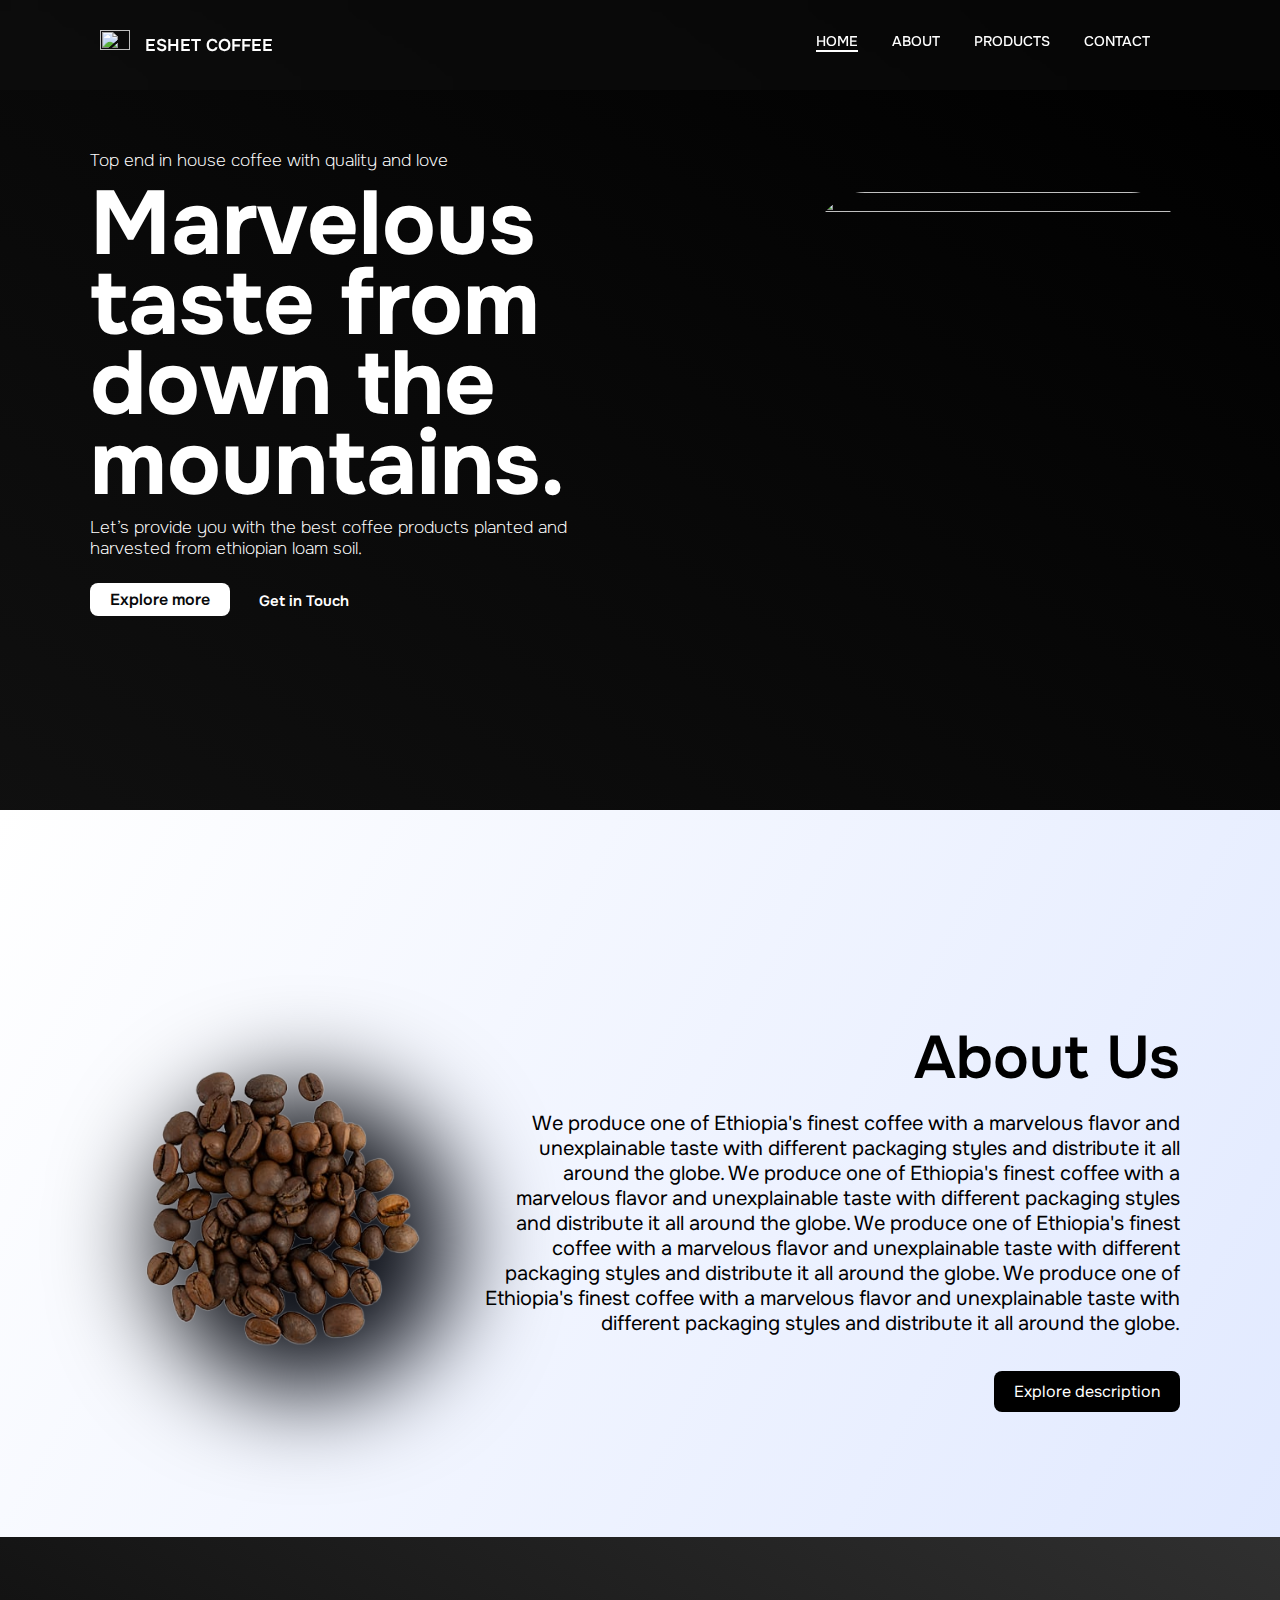
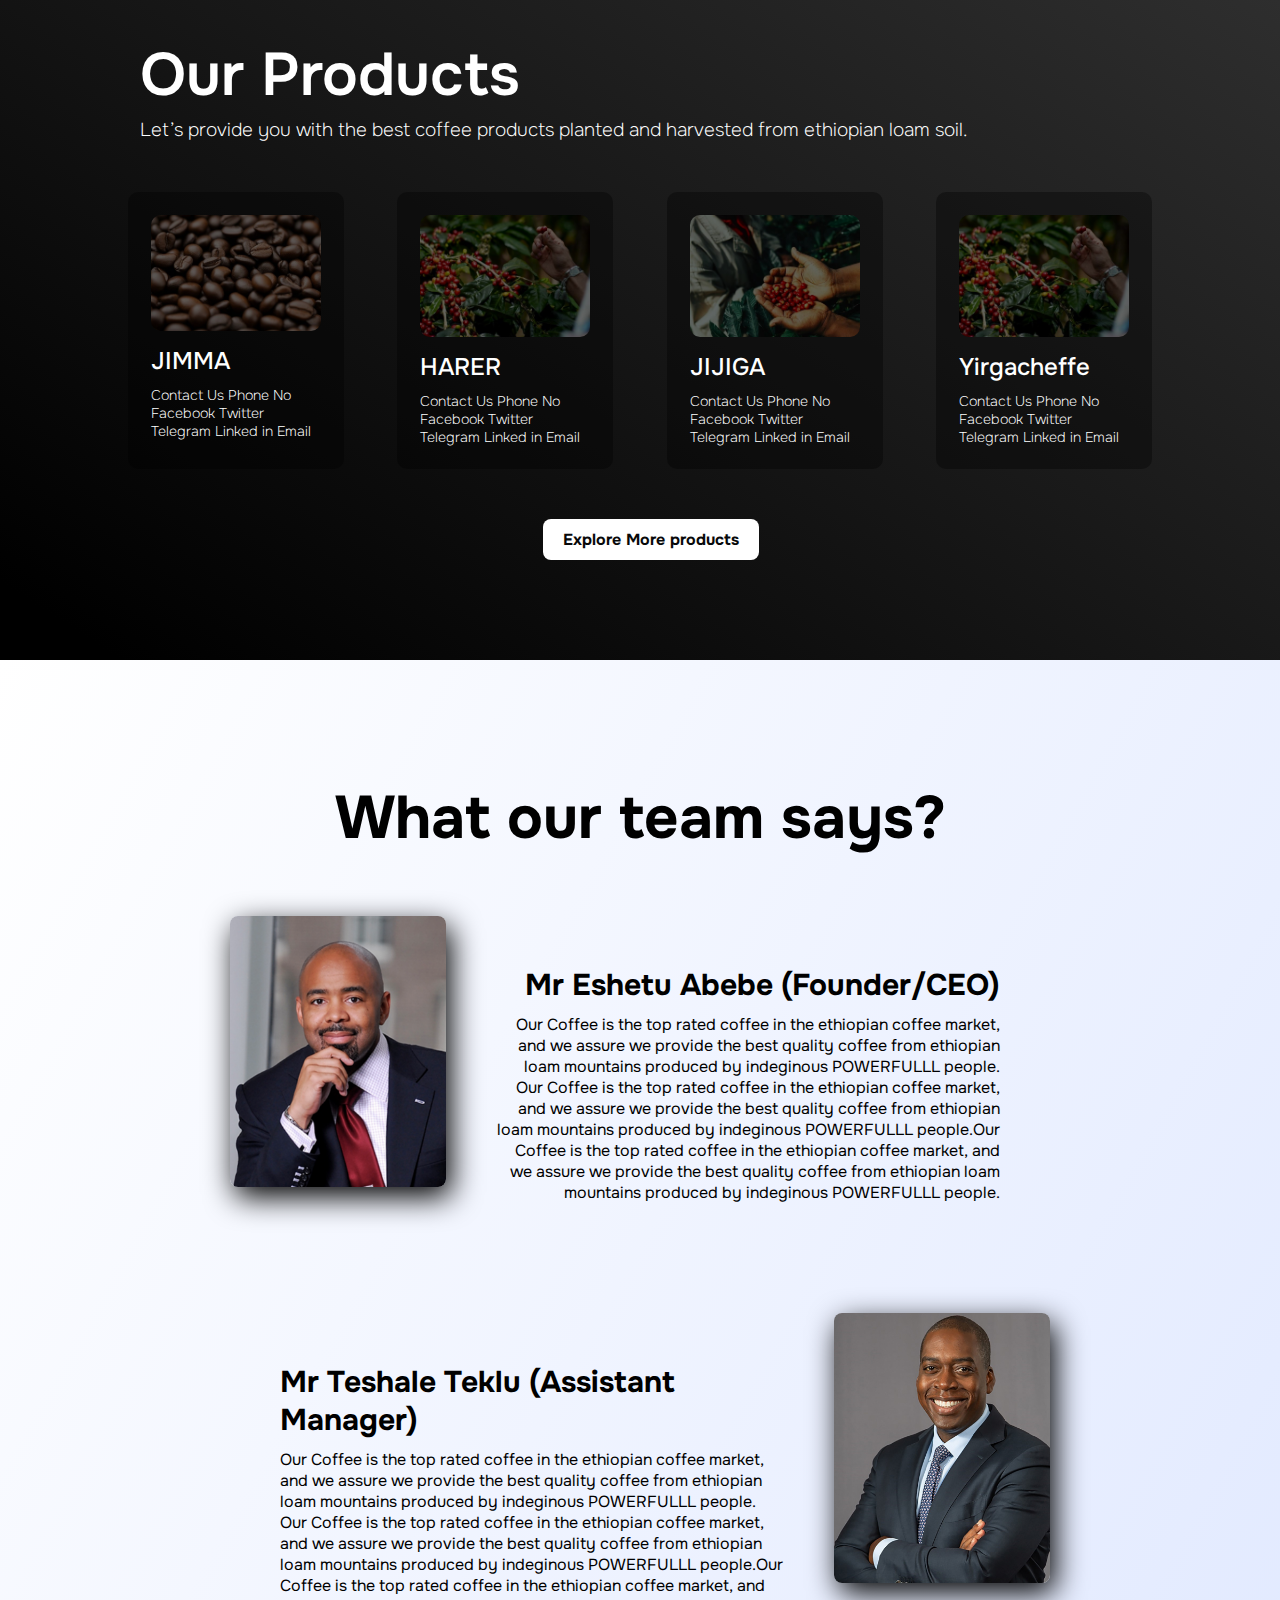
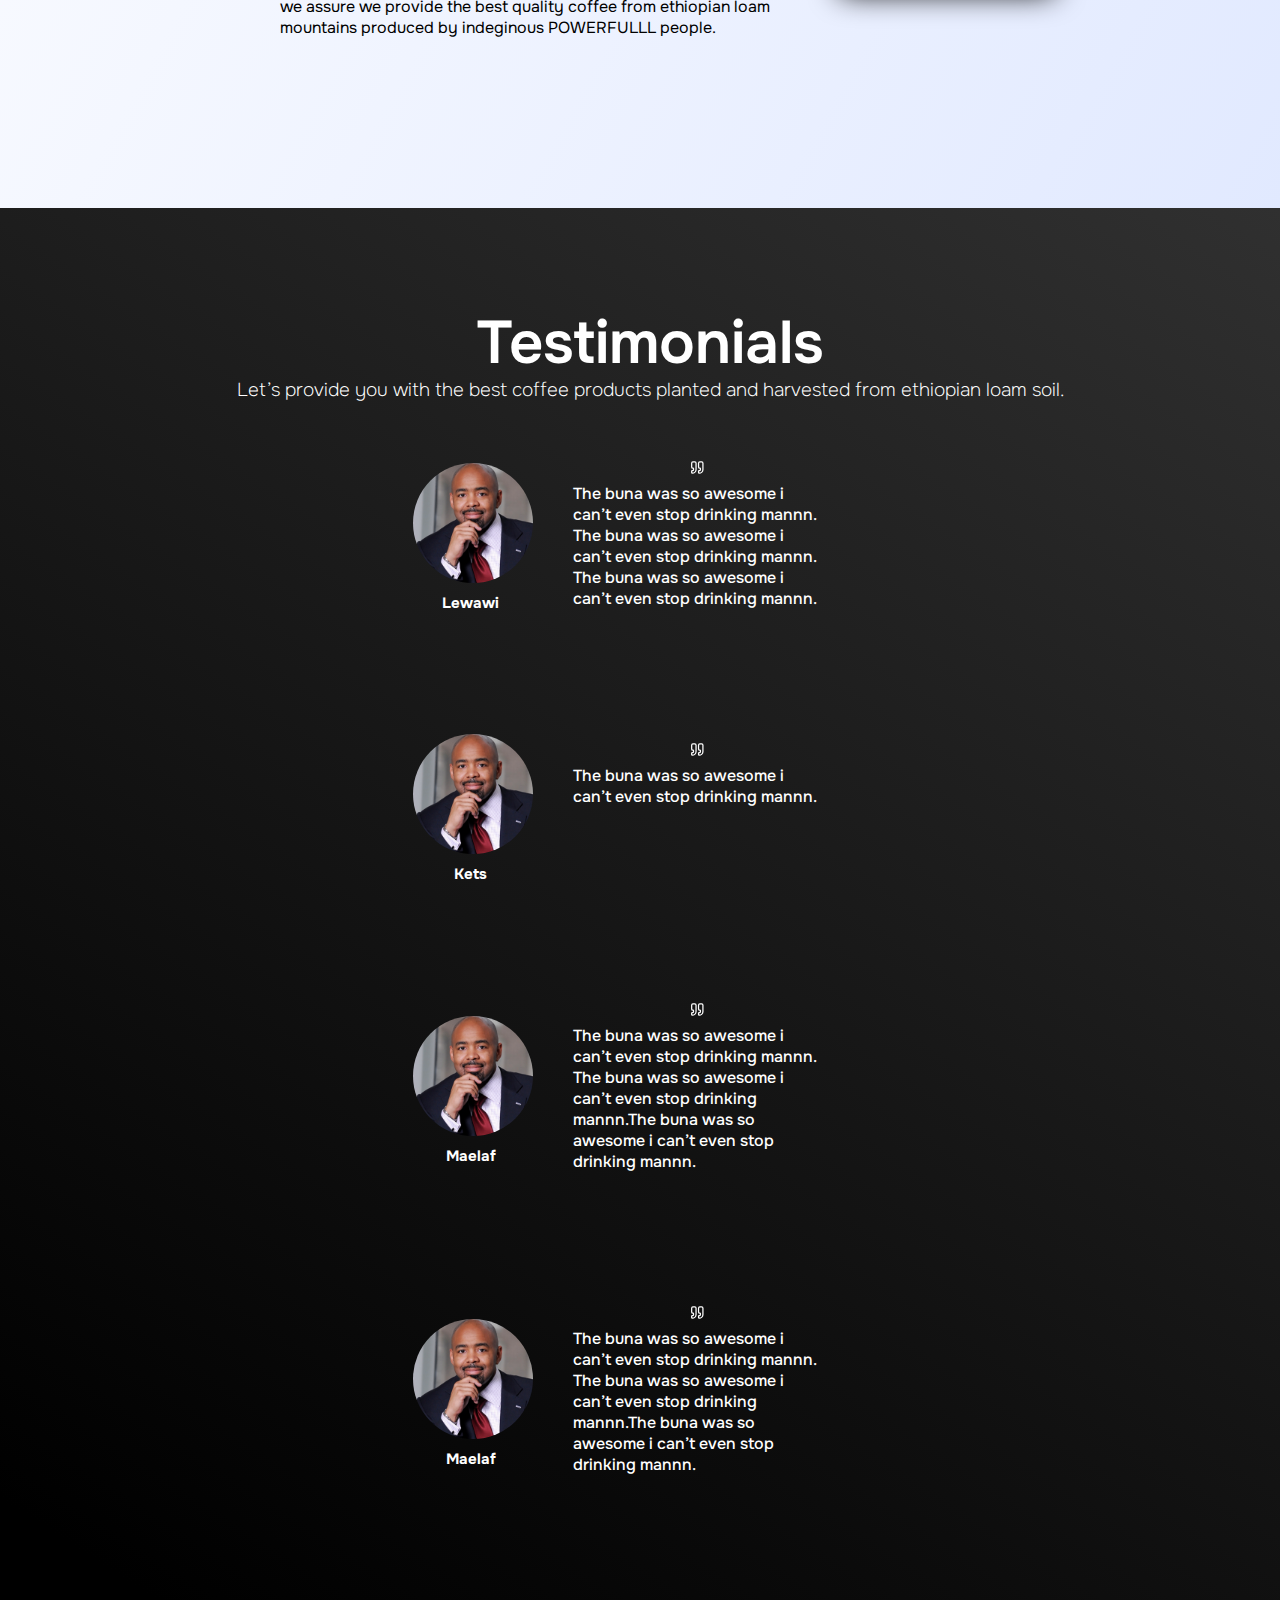
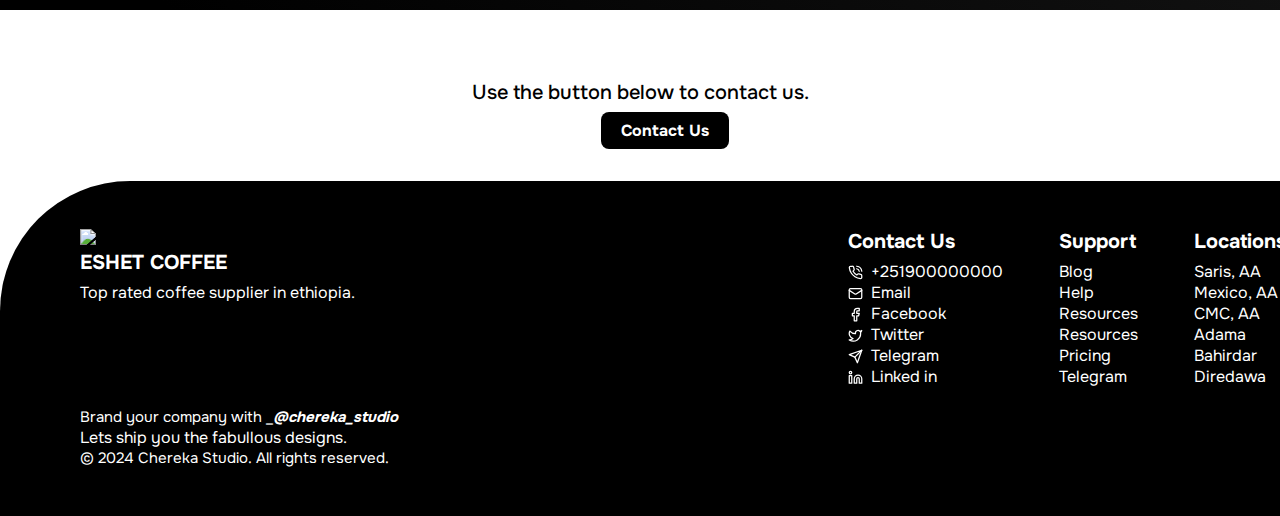
==== src/Home.html @ 7eb3c780 "unshitify the project" ====
<!DOCTYPE html>
<html lang="en">

<head>
    <meta charset="UTF-8">
    <meta name="viewport" content="width=, initial-scale=1.0">
    <title>Eshet Coffee | Official Page</title>
    <link rel="stylesheet" href="../styles/HomePage/Home.css">
    <link rel="stylesheet" href="../styles/HomePage/HeroSection/herosection.css">
    <link rel="stylesheet" href="../styles/HomePage/AboutSection/aboutsection.css">
    <link rel="stylesheet" href="../styles/HomePage/ProductsSection/productssection.css">
    <link rel="stylesheet" href="../styles/HomePage/CeoSection/ceosection.css">
    <link rel="stylesheet" href="../styles/HomePage/TestimonialsSection/testimonialsection.css">
    <link rel="stylesheet" href="../styles/Common/fotter.css">
    <link rel="stylesheet" href="../styles/Common/Nav.css">
    
    <link rel="stylesheet" href="../styles/responsiveness.css">
    <link rel="icon" href="single_coffee.png" />
    <link rel="preconnect" href="https://fonts.googleapis.com">
    <link rel="preconnect" href="https://fonts.gstatic.com" crossorigin>
    <link href="https://fonts.googleapis.com/css2?family=Onest:wght@100..900&family=SUSE:wght@100..800&display=swap"
        rel="stylesheet">
    <link
        href="https://fonts.googleapis.com/css2?family=Poppins:ital,wght@0,100;0,200;0,300;0,400;0,500;0,600;0,700;0,800;0,900;1,100;1,200;1,300;1,400;1,500;1,600;1,700;1,800;1,900&display=swap"
        rel="stylesheet">
    <link
        href="https://fonts.googleapis.com/css2?family=Merriweather:ital,wght@0,300;0,400;0,700;0,900;1,300;1,400;1,700;1,900&display=swap"
        rel="stylesheet">
    <link href="https://fonts.googleapis.com/css2?family=Roboto+Condensed:ital,wght@0,100..900;1,100..900&display=swap"
        rel="stylesheet">

</head>

<body>
    <section class="head">
        <nav>
            <!----
            <img class="logo" src="logo.jpg" alt="A Logo of the Company">
            --->
            <div class="headprof">
                <img src="../assets/single_coffee.png" alt="">
                <h1> ESHET COFFEE</h1>
            </div>
            <div class="head-links">
                <ul id="menu-links">
                    <a href="#" style="border-bottom: solid 2px white ;">HOME</a>
                    <a href="about.html">ABOUT</a>
                    <a href="products.html">PRODUCTS</a>
                    <a href="contactus.html">CONTACT</a>
                    <svg xmlns="http://www.w3.org/2000/svg" width="24" height="24" viewBox="0 0 24 24" fill="none"
                        stroke="currentColor" stroke-width="2" stroke-linecap="round" stroke-linejoin="round"
                        class="menuicon icon-tabler icons-tabler-outline icon-tabler-menu-deep">
                        <path stroke="none" d="M0 0h24v24H0z" fill="none" />
                        <path d="M4 6h16" />
                        <path d="M7 12h13" />
                        <path d="M10 18h10" />
                    </svg>
                </ul>
            </div>
        </nav>
    </section>

    <section class="enhancements">
        <div class="circlee">
        </div>
        <!--------
        <div class="scrollicon1">
            <h4>SCROLL<span style="opacity: 0;">_</span>TO<span style="opacity: 0;">_</span>EXPLORE</h4>
            <svg xmlns="http://www.w3.org/2000/svg" viewBox="0 0 50 50" fill="none" stroke="currentColor"
                stroke-width="2" stroke-linecap="round" stroke-linejoin="round"
                class="icon icon-tabler icons-tabler-outline icon-tabler-arrow-down-to-arc">
                <path stroke="none" d="M0 0h24v24H0z" fill="none" />
                <path d="M12 3v12" />
                <path d="M16 11l-4 4l-4 -4" />
                <path d="M3 12a9 9 0 0 0 18 0" />
            </svg>
        </div>
        --------->
        <section class="scrollicon1">
            <h3>SCROLL<span style="opacity: 0;">_</span>TO<span style="opacity: 0;">_</span>EXPLORE</h3>
            <svg xmlns="http://www.w3.org/2000/svg" width="50px" height="50px" viewBox="0 0 50 50" fill="none"
                stroke="currentColor" stroke-width="2" stroke-linecap="round" stroke-linejoin="round"
                class="icon icon-tabler icons-tabler-outline icon-tabler-arrow-down-to-arc">
                <path stroke="none" d="M0 0h24v24H0z" fill="none" />
                <path d="M12 3v12" />
                <path d="M16 11l-4 4l-4 -4" />
                <path d="M3 12a9 9 0 0 0 18 0" />
            </svg>
        </section>
    </section>
    <!--Hero Seciton-->
    <section class="header">
        <section class="headercontainer">
            <h3>Top end in house coffee with quality and love</h3>
            <h1>Marvelous taste from down the mountains.</h1>
            <h3 style="margin-bottom: 30px; width: 80%;">Let’s provide you with the best coffee products planted and
                harvested from
                ethiopian loam soil.</h3>
            <a href="about.html" class="explore"
                style="font-family: Onest, sans-serif !important; font-weight: 600;">Explore more</a>
            <a href=" contactus.html" class="getinotuch"
                style="font-family: Onest, sans-serif !important; font-weight: 600;">Get in
                Touch</a>
        </section>
        <section class="headerimgcontainer">
            <img src="../assets/heroimg.jpg" alt="">
        </section>
    </section>

    <section class="about">
        <img src="../assets/raw_coffees.png">
        <section class="aboutcontainer">
            <h1>About Us</h1>
            <h3>We produce one of Ethiopia's finest coffee with a marvelous flavor and unexplainable taste with
                different packaging styles and distribute it all around the globe. We produce one of Ethiopia's finest
                coffee with a marvelous flavor and unexplainable taste with
                different packaging styles and distribute it all around the globe. We produce one of Ethiopia's finest
                coffee with a marvelous flavor and unexplainable taste with
                different packaging styles and distribute it all around the globe. We produce one of Ethiopia's finest
                coffee with a marvelous flavor and unexplainable taste with
                different packaging styles and distribute it all around the globe.</h3>
            <h3 style="opacity: 0;"> . </h3>
            <a href="about.html">Explore description</a>
        </section>
    </section>

    <section class="products">
        <section class="prodcontainer">
            <h1>Our Products</h1>
            <h3>Let’s provide you with the best coffee products planted and harvested from ethiopian loam soil.</h3>
        </section>
        <div class="prodraw">
            <div class="prodcol">
                <img class="procolimg" src="../assets/slide1.jpg">
                <h2>JIMMA</h2>
                <h4>Contact Us Phone No Facebook Twitter Telegram Linked in Email</h4>
            </div>
            <div class="prodcol">
                <img class="procolimg" src="../assets/slide2.jpg">
                <h2>HARER</h2>
                <h4>Contact Us Phone No Facebook Twitter Telegram Linked in Email</h4>
            </div>
            <div class="prodcol">
                <img class="procolimg" src="../assets/slide3.jpg">
                <h2>JIJIGA</h2>
                <h4>Contact Us Phone No Facebook Twitter Telegram Linked in Email</h4>
            </div>
            <div class="prodcol">
                <img class="procolimg" src="../assets/slide2.jpg">
                <h2>Yirgacheffe</h2>
                <h4>Contact Us Phone No Facebook Twitter Telegram Linked in Email</h4>
            </div>
        </div>
        <div class="prodbutt">
            <a href="products.html">Explore More products</a>
        </div>
    </section>

    <section class="ceo">
        <h1>What our team says?</h1>
        <div class="ceocont">
            <div class="ceoimgcont">
                <img src="../assets/ceo1.png">
            </div>
            <div class="ceotext" style="text-align: right;">
                <h2>Mr Eshetu Abebe (Founder/CEO)</h2>
                <h4>Our Coffee is the top rated coffee in the ethiopian coffee market, and we assure we provide the best
                    quality coffee from ethiopian loam mountains produced by indeginous POWERFULLL people. Our Coffee is
                    the top rated coffee in the ethiopian coffee market, and we assure we provide the best
                    quality coffee from ethiopian loam mountains produced by indeginous POWERFULLL people.Our Coffee is
                    the top rated coffee in the ethiopian coffee market, and we assure we provide the best
                    quality coffee from ethiopian loam mountains produced by indeginous POWERFULLL people.</h4>
            </div>
        </div>

        <div class="ceocont">
            <div class="ceotext" style="text-align: left;">
                <h2>Mr Teshale Teklu (Assistant Manager) </h2>
                <h4>Our Coffee is the top rated coffee in the ethiopian coffee market, and we assure we provide the best
                    quality coffee from ethiopian loam mountains produced by indeginous POWERFULLL people. Our Coffee is
                    the top rated coffee in the ethiopian coffee market, and we assure we provide the best
                    quality coffee from ethiopian loam mountains produced by indeginous POWERFULLL people.Our Coffee is
                    the top rated coffee in the ethiopian coffee market, and we assure we provide the best
                    quality coffee from ethiopian loam mountains produced by indeginous POWERFULLL people.</h4>
            </div>
            <div class="ceoimgcont">
                <img src="../assets/ceo2.jpg">
            </div>
        </div>
    </section>

    <section class="testimonials">
        <section class="testcontainer">
            <h1>Testimonials</h1>
            <h3>Let’s provide you with the best coffee products planted and harvested from ethiopian loam soil.</h3>
        </section>
        <section class="test_row">
            <section class="test_col">
                <div class="testprof">
                    <img src="../assets/ceo1.png">
                    <h4>Lewawi</h4>
                </div>
                <div class="testcomm">
                    <svg xmlns="http://www.w3.org/2000/svg" width="15" height="15" viewBox="0 0 24 24" fill="none"
                        stroke="currentColor" stroke-width="2" stroke-linecap="round" stroke-linejoin="round"
                        class="lucide lucide-quote" style="width: 100%; padding: 3px 0px;">
                        <path
                            d="M16 3a2 2 0 0 0-2 2v6a2 2 0 0 0 2 2 1 1 0 0 1 1 1v1a2 2 0 0 1-2 2 1 1 0 0 0-1 1v2a1 1 0 0 0 1 1 6 6 0 0 0 6-6V5a2 2 0 0 0-2-2z" />
                        <path
                            d="M5 3a2 2 0 0 0-2 2v6a2 2 0 0 0 2 2 1 1 0 0 1 1 1v1a2 2 0 0 1-2 2 1 1 0 0 0-1 1v2a1 1 0 0 0 1 1 6 6 0 0 0 6-6V5a2 2 0 0 0-2-2z" />
                    </svg>
                    <p>The buna was so awesome i can’t even stop drinking mannn. The buna was so awesome i can’t even
                        stop drinking mannn. The buna was so awesome i can’t even stop drinking mannn.</p>
                </div>
            </section>

            <section class="test_col">
                <div class="testprof">
                    <img src="../assets/ceo1.png">
                    <h4>Kets</h4>
                </div>
                <div class="testcomm">
                    <svg xmlns="http://www.w3.org/2000/svg" width="15" height="15" viewBox="0 0 24 24" fill="none"
                        stroke="currentColor" stroke-width="2" stroke-linecap="round" stroke-linejoin="round"
                        class="lucide lucide-quote" style="width: 100%; padding: 3px 0px;">
                        <path
                            d="M16 3a2 2 0 0 0-2 2v6a2 2 0 0 0 2 2 1 1 0 0 1 1 1v1a2 2 0 0 1-2 2 1 1 0 0 0-1 1v2a1 1 0 0 0 1 1 6 6 0 0 0 6-6V5a2 2 0 0 0-2-2z" />
                        <path
                            d="M5 3a2 2 0 0 0-2 2v6a2 2 0 0 0 2 2 1 1 0 0 1 1 1v1a2 2 0 0 1-2 2 1 1 0 0 0-1 1v2a1 1 0 0 0 1 1 6 6 0 0 0 6-6V5a2 2 0 0 0-2-2z" />
                    </svg>
                    <p>The buna was so awesome i can’t even stop drinking mannn. </p>
                </div>
            </section>

            <section class="test_col">
                <div class="testprof">
                    <img src="../assets/ceo1.png">
                    <h4>Maelaf</h4>
                </div>
                <div class="testcomm">
                    <svg xmlns="http://www.w3.org/2000/svg" width="15" height="15" viewBox="0 0 24 24" fill="none"
                        stroke="currentColor" stroke-width="2" stroke-linecap="round" stroke-linejoin="round"
                        class="lucide lucide-quote" style="width: 100%; padding: 3px 0px;">
                        <path
                            d="M16 3a2 2 0 0 0-2 2v6a2 2 0 0 0 2 2 1 1 0 0 1 1 1v1a2 2 0 0 1-2 2 1 1 0 0 0-1 1v2a1 1 0 0 0 1 1 6 6 0 0 0 6-6V5a2 2 0 0 0-2-2z" />
                        <path
                            d="M5 3a2 2 0 0 0-2 2v6a2 2 0 0 0 2 2 1 1 0 0 1 1 1v1a2 2 0 0 1-2 2 1 1 0 0 0-1 1v2a1 1 0 0 0 1 1 6 6 0 0 0 6-6V5a2 2 0 0 0-2-2z" />
                    </svg>
                    <p>The buna was so awesome i can’t even stop drinking mannn. The buna was so awesome i can’t even
                        stop drinking mannn.The buna was so awesome i can’t even stop drinking mannn.</p>
                </div>
            </section>

            <section class="test_col">
                <div class="testprof">
                    <img src="../assets/ceo1.png">
                    <h4>Maelaf</h4>
                </div>
                <div class="testcomm">
                    <svg xmlns="http://www.w3.org/2000/svg" width="15" height="15" viewBox="0 0 24 24" fill="none"
                        stroke="currentColor" stroke-width="2" stroke-linecap="round" stroke-linejoin="round"
                        class="lucide lucide-quote" style="width: 100%; padding: 3px 0px;">
                        <path
                            d="M16 3a2 2 0 0 0-2 2v6a2 2 0 0 0 2 2 1 1 0 0 1 1 1v1a2 2 0 0 1-2 2 1 1 0 0 0-1 1v2a1 1 0 0 0 1 1 6 6 0 0 0 6-6V5a2 2 0 0 0-2-2z" />
                        <path
                            d="M5 3a2 2 0 0 0-2 2v6a2 2 0 0 0 2 2 1 1 0 0 1 1 1v1a2 2 0 0 1-2 2 1 1 0 0 0-1 1v2a1 1 0 0 0 1 1 6 6 0 0 0 6-6V5a2 2 0 0 0-2-2z" />
                    </svg>
                    <p>The buna was so awesome i can’t even stop drinking mannn. The buna was so awesome i can’t even
                        stop drinking mannn.The buna was so awesome i can’t even stop drinking mannn.</p>
                </div>
            </section>
            
        </section>
    </section>

    <section class="productsending">
        <h3>Use the button below to contact us.</h3>
        <a href="contactus.html">Contact Us</a>
    </section>

    
    <section class="footercontainer">
        <div class="upperfooter">
            <div class="footerbrand">
                <img src="../assets/coffee.PNG">
                <h2>ESHET COFFEE</h2>
                <h4>Top rated coffee supplier in ethiopia.</h4>
            </div>

            <div class="upperrightfooter">
                <div class="footerloc">
                    <h2>Locations</h2>
                    <h4>Saris, AA</h4>
                    <h4>Mexico, AA</h4>
                    <h4>CMC, AA</h4>
                    <h4>Adama</h4>
                    <h4>Bahirdar</h4>
                    <h4>Diredawa</h4>
                </div>

                <div class="footerops ">
                    <h2>Support</h2>
                    <h4>Blog</h4>
                    <h4>Help</h4>
                    <h4>Resources</h4>
                    <h4>Resources</h4>
                    <h4>Pricing</h4>
                    <h4>Telegram</h4>
                </div>

                <div class="socialmedias ">
                    <h2>Contact Us</h2>
                    <div class="smlist">
                        <div class="smeachlist">
                            <svg xmlns="http://www.w3.org/2000/svg" width="15" height="15" viewBox="0 0 24 24"
                                fill="none" stroke="currentColor" stroke-width="2" stroke-linecap="round"
                                stroke-linejoin="round" class="lucide lucide-phone-call mt-[3px]">
                                <path
                                    d="M22 16.92v3a2 2 0 0 1-2.18 2 19.79 19.79 0 0 1-8.63-3.07 19.5 19.5 0 0 1-6-6 19.79 19.79 0 0 1-3.07-8.67A2 2 0 0 1 4.11 2h3a2 2 0 0 1 2 1.72 12.84 12.84 0 0 0 .7 2.81 2 2 0 0 1-.45 2.11L8.09 9.91a16 16 0 0 0 6 6l1.27-1.27a2 2 0 0 1 2.11-.45 12.84 12.84 0 0 0 2.81.7A2 2 0 0 1 22 16.92z" />
                                <path d="M14.05 2a9 9 0 0 1 8 7.94" />
                                <path d="M14.05 6A5 5 0 0 1 18 10" />
                            </svg>
                            <h4>+251900000000</h4>
                        </div>

                        <div class="smeachlist">
                            <svg xmlns="http://www.w3.org/2000/svg" width="15" height="15" viewBox="0 0 24 24"
                                fill="none" stroke="currentColor" stroke-width="2" stroke-linecap="round"
                                stroke-linejoin="round" class="lucide lucide-mail mt-[3px]">
                                <rect width="20" height="16" x="2" y="4" rx="2" />
                                <path d="m22 7-8.97 5.7a1.94 1.94 0 0 1-2.06 0L2 7" />
                            </svg>
                            <h4>Email</h4>
                        </div>

                        <div class="smeachlist">
                            <svg xmlns="http://www.w3.org/2000/svg" width="15" height="15" viewBox="0 0 24 24"
                                fill="none" stroke="currentColor" stroke-width="2" stroke-linecap="round"
                                stroke-linejoin="round" class="lucide lucide-facebook mt-[3px]">
                                <path d="M18 2h-3a5 5 0 0 0-5 5v3H7v4h3v8h4v-8h3l1-4h-4V7a1 1 0 0 1 1-1h3z" />
                            </svg>
                            <h4>Facebook</h4>
                        </div>

                        <div class="smeachlist">
                            <svg xmlns="http://www.w3.org/2000/svg" width="15" height="15" viewBox="0 0 24 24"
                                fill="none" stroke="currentColor" stroke-width="2" stroke-linecap="round"
                                stroke-linejoin="round" class="lucide lucide-twitter mt-[3px]">
                                <path
                                    d="M22 4s-.7 2.1-2 3.4c1.6 10-9.4 17.3-18 11.6 2.2.1 4.4-.6 6-2C3 15.5.5 9.6 3 5c2.2 2.6 5.6 4.1 9 4-.9-4.2 4-6.6 7-3.8 1.1 0 3-1.2 3-1.2z" />
                            </svg>
                            <h4>Twitter</h4>
                        </div>

                        <div class="smeachlist">
                            <svg xmlns="http://www.w3.org/2000/svg" width="15" height="15" viewBox="0 0 24 24"
                                fill="none" stroke="currentColor" stroke-width="2" stroke-linecap="round"
                                stroke-linejoin="round" class="lucide lucide-send mt-[3px]">
                                <path d="m22 2-7 20-4-9-9-4Z" />
                                <path d="M22 2 11 13" />
                            </svg>
                            <h4>Telegram</h4>
                        </div>

                        <div class="smeachlist">
                            <svg xmlns="http://www.w3.org/2000/svg" width="15" height="15" viewBox="0 0 24 24"
                                fill="none" stroke="currentColor" stroke-width="2" stroke-linecap="round"
                                stroke-linejoin="round" class="lucide lucide-linkedin mt-[3px]">
                                <path
                                    d="M16 8a6 6 0 0 1 6 6v7h-4v-7a2 2 0 0 0-2-2 2 2 0 0 0-2 2v7h-4v-7a6 6 0 0 1 6-6z" />
                                <rect width="4" height="12" x="2" y="9" />
                                <circle cx="4" cy="4" r="2" />
                            </svg>
                            <h4>Linked in</h4>
                        </div>
                    </div>
                </div>
            </div>

        </div>

        <div class="lowerfooter">
            <div>
                <h2>Brand your company with _ <i><strong> @chereka_studio</strong></i> </span>
                </h2>
                <h4>Lets ship you the fabullous designs.</h4>
                <h3> © 2024 Chereka Studio. All rights reserved.</h3>

            </div>

        </div>
    </section>

</body>

</html>
---- styles/HomePage/Home.css ----
* {
  margin: 0px;
  padding: 0px;
  font-family: "Onest", sans-serif !important;
}

body {
  overflow-x: hidden;
  overflow-y: auto;
}

/*------- Header for the Pages ---------*/
.pagesheader {
  padding: 75px;
  padding-bottom: 20px;
  color: white;
  position: relative;
  background: black;
}
.pagesheader h3 {
  font-family: "Onest", sans-serif !important;
  font-size: 15px;
  font-weight: 600;
}
.pagesheader h1 {
  font-family: "Onest", sans-serif !important;
  font-size: 45px;
  font-weight: 900;
  padding-top: 10px;
}

/*=========================== Products Page =============================*/
.productsending {
  padding: 70px 200px;
  padding-bottom: 40px;
  color: white;
  text-align: center;
}
.productsending h3 {
  font-family: "Onest", sans-serif;
  font-size: 20px;
  font-weight: 500;
  margin-bottom: 15px;
  color: black;
  text-align: center;
}
.productsending a {
  font-family: "Onest", sans-serif;
  box-sizing: border-box;
  border-radius: 8px;
  background: black;
  margin-left: 50px;
  padding: 8px 20px;
  color: white;
  text-decoration: none;
  font-weight: bold;
}/*# sourceMappingURL=Home.css.map */
---- styles/HomePage/HeroSection/herosection.css ----
/*------------------------------------------------ Header Section Styling ---------------------------------------------*/
.header {
  display: flex;
  padding: 150px 50px;
  background: linear-gradient(213deg, rgb(0, 0, 0) 5%, rgb(24, 24, 24) 150%);
  color: white;
  justify-content: start;
  align-items: center;
  gap: 100px;
}
.header h1 {
  font-family: "Onest", sans-serif;
  font-size: 90px;
  font-weight: 700;
  line-height: 80px;
  padding: 13px 0px;
  animation: fadeleft 3.5s forwards cubic-bezier(0.16, 1, 0.3, 1);
  transition: transform 3s cubic-bezier(0.16, 1, 0.3, 1);
}
.header h3 {
  font-weight: 200;
  font-size: 17px;
  font-family: "Onest", sans-serif !important;
  animation: fadeleft 2s forwards cubic-bezier(0.16, 1, 0.3, 1);
  transition: transform 0.3s cubic-bezier(0.16, 1, 0.3, 1);
}

.headercontainer {
  width: 53%;
  padding-left: 40px;
  margin-left: 0px;
  padding-bottom: 50px;
}

.headerimgcontainer {
  width: 31%;
}
.headerimgcontainer img {
  border-radius: 50px;
  border-top-left-radius: 50px;
  width: 100%;
  aspect-ratio: 3/3.5;
  -o-object-fit: cover;
     object-fit: cover;
  animation: faderight 2.5s forwards cubic-bezier(0.83, 0, 0.17, 1);
}

.explore {
  font-weight: 600;
  box-sizing: border-box;
  border-radius: 8px;
  background-color: white;
  margin-top: 0px;
  padding: 6px 20px;
  color: #08090a;
  text-decoration: none;
  margin-right: 5px;
  animation: fadeleft 4s forwards cubic-bezier(0.16, 1, 0.3, 1);
  transition: transform 0.3s cubic-bezier(0.16, 1, 0.3, 1);
}
.explore:hover {
  box-shadow: 0 0 5px 0 rgb(206, 206, 206);
  transition: 0.3s ease-out;
}

.getinotuch {
  font-size: 15px;
  font-weight: 300;
  color: white;
  background: rgba(0, 0, 0, 0);
  box-sizing: border-box;
  border-radius: 8px;
  margin-top: 0px;
  padding: 8.5px 20px;
  text-decoration: none;
  animation: fadeleft 4s forwards cubic-bezier(0.16, 1, 0.3, 1);
  transition: transform 0.3s cubic-bezier(0.16, 1, 0.3, 1);
}
.getinotuch:hover {
  background: rgba(255, 255, 255, 0.1176470588);
  transition: 0.8s;
}

@keyframes fadeleft {
  0% {
    opacity: 0;
    transform: translateX(-60px);
    filter: blur(10px);
  }
  100% {
    opacity: 1;
    transform: translateX(0px);
    filter: blur(0px);
  }
}
@keyframes faderight {
  0% {
    opacity: 0;
    transform: translateX(60px);
    filter: blur(10px);
  }
  100% {
    transform: translateX(0px);
    opacity: 1;
    filter: blur(0px);
  }
}
.slider {
  display: flex;
}/*# sourceMappingURL=herosection.css.map */
---- styles/HomePage/AboutSection/aboutsection.css ----
/*------------------------------------------------ About us Page ---------------------------------------------*/
.about {
  /*background: rgba(255, 255, 255, 0.46);*/
  background: rgb(196, 69, 0);
  background: linear-gradient(119deg, rgb(196, 69, 0) 0%, rgba(255, 255, 255, 0.0755952039) 0%, rgba(0, 69, 255, 0.1176120106) 100%);
  display: flex;
  padding: 130px 100px;
  text-align: end;
  gap: 50px;
  justify-content: end;
}

.about img {
  padding: 50px 0px;
  width: 28%;
  height: 100%;
  margin-top: 6%;
}

.about h1 {
  font-family: "Onest", sans-serif !important;
  padding-bottom: 15px;
  font-size: 60px;
  font-weight: 600;
}

.aboutcontainer {
  padding-top: 80px;
  width: 65%;
}

.aboutcontainer h3 {
  margin-bottom: 10px;
  font-weight: 400;
  font-size: 20px;
}

.about a {
  font-family: "Onest", sans-serif !important;
  box-sizing: border-box;
  border-radius: 8px;
  background-color: rgb(0, 0, 0);
  margin-top: 0px;
  padding: 10px 20px;
  color: #ffffff;
  text-decoration: none;
  font-weight: 400;
}

.about a:hover {
  /*  background: transparent;
  color: black;*/
  box-shadow: 0 0 10px 0 rgb(0, 0, 0);
  transition: 0.3s ease-in-out;
}/*# sourceMappingURL=aboutsection.css.map */
---- styles/HomePage/ProductsSection/productssection.css ----
/*------------------------------------------------ Products Part ---------------------------------------------*/
@keyframes appear {
  from {
    opacity: 0;
    transform: scale(0.5) translate(-100px);
  }
  to {
    opacity: 1;
    transform: scale(1) translate(0px);
  }
}
.products {
  background-color: black;
  padding: 100px;
  color: rgb(255, 255, 255);
  background: rgb(0, 0, 0);
  animation: fadeleft 1s forwards ease-in-out;
  background: linear-gradient(33deg, rgb(0, 0, 0) 5%, rgb(48, 48, 48) 100%);
}

.prodcontainer {
  padding-left: 40px;
}

.prodcontainer h3 {
  font-weight: 200;
}

.products h1 {
  font-family: "Onest", sans-serif !important;
  padding-bottom: 5px;
  font-size: 60px;
  font-weight: 600;
}

.prodraw {
  display: flex;
  justify-content: space-evenly;
}

.prodcol {
  padding: 23px;
  display: block;
  box-sizing: border-box;
  width: 20%;
  margin: 50px 25px;
  background: rgba(0, 0, 0, 0.35);
  color: white;
  border-radius: 10px;
  transition: 1s;
  animation: appear linear;
  animation-timeline: view();
  animation-range: entry 0 cover 20%;
}

.prodcol:hover {
  scale: 1.08;
  transition: 1.1s;
}

.prodcol img {
  width: 100%;
  border-radius: 10px;
}

.prodcol h2 {
  font-family: "Onest", sans-serif !important;
  padding: 10px 0px;
  font-weight: 500;
}

.prodcol h4 {
  font-weight: 200;
  font-size: 14px;
}

.prodbutt {
  display: flex;
  padding-left: 41%;
}

.products a {
  font-family: "Onest", sans-serif !important;
  box-sizing: border-box;
  border-radius: 8px;
  background-color: white;
  padding: 10px 20px;
  color: #08090A;
  text-decoration: none;
  font-weight: bold;
}

.products a:hover {
  scale: 1.03;
  box-shadow: 0px 0px 6px rgb(255, 255, 255);
  transition: 0.4s ease-in-out;
}/*# sourceMappingURL=productssection.css.map */
---- styles/HomePage/CeoSection/ceosection.css ----
/*------------------------------------------------ CEO's Part ---------------------------------------------*/
.ceo {
  padding: 120px 230px;
  display: flex;
  flex-direction: column;
  gap: 60px;
  background: rgb(196, 69, 0);
  background: linear-gradient(119deg, rgb(196, 69, 0) 0%, rgba(255, 255, 255, 0.0755952039) 0%, rgba(0, 69, 255, 0.1176120106) 100%);
}

.ceo h1 {
  font-family: "Onest", sans-serif !important;
  font-size: 60px;
  font-weight: 700;
  text-align: center;
}

.ceocont {
  display: flex;
}

.ceoimgcont {
  width: 30%;
}

.ceoimgcont img {
  width: 100%;
  border-radius: 8px;
  box-shadow: 5px 10px 30px #000;
}

.ceotext {
  padding: 50px;
  width: 70%;
  display: block;
  text-align: center;
  animation-timeline: view() !important;
  animation-range: entry 0 cover 5%;
  animation: fadedown 3s cubic-bezier(0.34, 1.56, 0.64, 1) forwards;
}

.ceotext h2 {
  font-family: "Onest", sans-serif !important;
  margin-bottom: 10px;
  font-size: 30px;
}

.ceotext h4 {
  font-weight: 400;
}/*# sourceMappingURL=ceosection.css.map */
---- styles/HomePage/TestimonialsSection/testimonialsection.css ----
/*------------------------------------------------ Testimonials Part ---------------------------------------------*/
.testimonials {
  background-color: #08090A;
  padding: 100px;
  color: white;
  background: rgb(0, 0, 0);
  text-align: center;
  animation: fadeleft 1s forwards ease-in-out;
  background: linear-gradient(33deg, rgb(0, 0, 0) 5%, rgb(48, 48, 48) 100%);
}

.testcontainer h1 {
  font-size: 60px;
  font-family: "Onest", sans-serif !important;
  font-weight: 600;
  line-height: 70px;
}

.testcontainer h3 {
  font-weight: 200;
}

.testcontainer {
  padding-left: 20px;
  margin-bottom: 20px;
}

.test_row {
  display: flex;
  flex-wrap: wrap;
  overflow-x: hidden;
  justify-content: center;
  align-items: center;
  gap: 60px;
  animation-timeline: view() !important;
  animation-range: entry 0 cover 20%;
  animation: fadedown 3s forwards cubic-bezier(0.34, 1.56, 0.64, 1);
}

.test_col {
  display: flex;
  margin: 10px;
  margin-right: 50px;
  width: 42%;
  box-sizing: border-box;
  border-radius: 10px;
  padding: 10px;
  padding-top: -30px !important;
}

.testcomm p {
  font-weight: 500;
}

.testprof {
  width: 120px;
  color: white;
  display: flex;
  flex-direction: column;
  justify-content: center;
}

.testprof h4 {
  font-family: "Onest", sans-serif !important;
  font-size: 15px;
  width: 135px;
  text-align: center;
}

.testprof img {
  aspect-ratio: 1;
  width: 100%;
  border-radius: 50%;
  margin: 10px;
  margin-bottom: 10px;
  justify-content: center;
  -o-object-fit: cover;
     object-fit: cover;
}

.testcomm {
  margin-left: 35px;
  padding: 15px;
  box-sizing: border-box;
  border-radius: 30px;
  border-top-left-radius: 0px;
  /*background: white;
  color: black;*/
  color: white;
  background: transparent;
  text-align: start;
}/*# sourceMappingURL=testimonialsection.css.map */
---- styles/Common/fotter.css ----
/*=======================  Footer Section  ========================*/
.footer {
  position: relative;
  display: flex;
  border-top-left-radius: 160px;
  color: white;
  background: #000;
  padding: 50px 8%;
}

.description {
  width: 25%;
}

.companybrand {
  display: flex;
}

.desclogo {
  width: 15%;
  float: left;
  margin-right: 10px;
  margin-top: 10px;
}

.socialmedia {
  display: inline-block;
  width: 25%;
}
.socialmedia img {
  aspect-ratio: 1;
  width: 20px;
  height: 100%;
}
.socialmedia h2 {
  margin-bottom: 15px;
}

.footersm {
  display: flex;
  gap: 5px;
  margin-bottom: 5px;
}

.creditss {
  font-size: 16px;
  font-weight: normal;
  width: 600px;
}

.footertext {
  display: flex;
  width: 100%;
}
.footertext h4 {
  font-weight: normal;
  font-size: 13px;
}

.copyright {
  font-size: 15px;
  font-weight: bold;
  text-align: left;
  margin-right: auto;
  display: flex;
}

/*------------- Tailwind footer section ------------*/
.footercontainer {
  font-family: "Onest", sans-serif !important;
  padding: 48px 80px;
  background: #000;
  color: white;
  border-top-left-radius: 130px;
  overflow-y: none;
  width: 100%;
}
.footercontainer h2 {
  font-weight: bold;
  font-size: 20px;
}
.footercontainer h4 {
  font-weight: normal;
  font-size: 16px;
}

.upperfooter {
  display: flex;
  margin-bottom: 20px;
}
.upperfooter h2 {
  margin-bottom: 7px;
}

.footerbrand {
  flex-direction: column;
  font-size: 15px;
  width: 60%;
}
.footerbrand img {
  width: 96px;
}

.upperrightfooter {
  display: flex;
  gap: 56px;
  flex-direction: row-reverse;
}

.footerloc {
  flex-direction: column-reverse;
  font-size: 15px;
}

.footerops {
  flex-direction: column;
  font-size: 15px;
}

.socialmedias {
  flex-direction: column;
  font-size: 15px;
}

.smlist {
  flex-direction: column;
  gap: 8px;
}

.smeachlist {
  display: flex;
  gap: 8px;
}
.smeachlist svg {
  padding-top: 4px;
}

.lowerfooter {
  display: flex;
  width: 100%;
  padding-right: 160px;
  padding-bottom: -20px;
  place-items: end;
}
.lowerfooter h2 {
  font-size: 15px;
  font-weight: normal;
  display: flex;
  flex-wrap: nowrap;
  width: 320px;
}
.lowerfooter h4 {
  font-weight: normal;
  font: 13px;
}
.lowerfooter h3 {
  font-size: 15px;
  font-weight: normal;
  text-align: left;
  margin-right: auto;
  display: flex;
  gap: 4px;
}/*# sourceMappingURL=fotter.css.map */
---- styles/Common/Nav.css ----
/* ---------------------------- Navigation Part ----------------------------------*/
@keyframes fadedown {
  0% {
    opacity: 0;
    transform: translateY(-100px);
    filter: blur(10px);
  }
  100% {
    opacity: 1;
    transform: translateY(0px);
    filter: blur(0px);
  }
}
nav {
  display: flex;
  padding: 30px 100px;
  justify-content: space-between;
}

.head {
  position: fixed;
  color: white;
  background-color: rgba(26, 26, 26, 0.23);
  -webkit-backdrop-filter: blur(5px);
          backdrop-filter: blur(5px);
  z-index: 50;
  width: 100%;
  animation: fadedown 3s forwards cubic-bezier(0.34, 1.56, 0.64, 1);
}

.headprof {
  height: 30px;
}

.head h1 {
  font-family: "Onest", sans-serif !important;
  font-size: 17px;
  margin-top: 5px;
  font-weight: 600;
  width: 600px;
  text-align: left;
}

.head img {
  padding-right: 15px;
  width: 30px;
  aspect-ratio: 1;
  float: left;
  -o-object-fit: cover;
     object-fit: cover;
}

/*
.logo {
  margin: 13px 10px 0px -50px;
  width: 50px;
  height: 50px;
  border-radius: 10px;
  float: left;
  transition: 0s;
}*/
.head a {
  font-family: "Onest", sans-serif !important;
  list-style: none;
  margin-right: 30px;
  text-decoration: none;
  font-weight: 500;
  font-size: 14px;
  color: white;
}

.head a:hover {
  font-weight: 900;
  box-sizing: border-box;
  border-bottom: solid 1px #8d8585;
  scale: 1.2;
  transition: 0.3s ease-in-out;
}

.menuicon {
  display: none;
}

/* ----------------------------------- Enhancements Parts ---------------*/
.circlee {
  position: absolute;
  top: 1090px;
  left: 155px;
  background: rgb(0, 0, 0);
  border-radius: 50%;
  padding: 150px;
  z-index: -20;
  filter: blur(50px);
}

.scrollicon {
  position: absolute;
  display: flex;
  flex-wrap: wrap;
  gap: 20px;
  top: 475px;
  left: 1435px;
  color: white;
  height: 420px;
  z-index: 20;
  animation: fadedown 6s forwards cubic-bezier(0.34, 1.56, 0.64, 1);
}

.scrollicon h3 {
  transform: rotate(270deg);
}

.scrollicon svg {
  width: 80px;
  height: 80px;
}

.scrollicon1 {
  position: absolute;
  display: flex;
  flex-wrap: wrap;
  gap: 20px;
  top: 475px;
  left: 1435px;
  color: white;
  height: 420px;
  z-index: 20;
  animation: fadedown 6s forwards cubic-bezier(0.34, 1.56, 0.64, 1);
}

.scrollicon1 h3 {
  margin-left: 10px;
  transform: rotate(270deg);
}

.scrollicon1 svg {
  width: 80px;
  height: 80px;
}/*# sourceMappingURL=Nav.css.map */
---- styles/responsiveness.css ----
/*For Tablet*/
@media (max-width: 1150px) {
  /*------- Navbar responsiveness -----------*/
  .head a {
    display: none !important;
  }
  .menuicon {
    display: block;
  }
  /*------- Enhancements responsiveness -----------*/
  .circlee {
    opacity: 0;
  }
  /*============== Home page responsiveness ================*/
  /*-------Hero section responsiveness-----------*/
  .header {
    flex-direction: column;
    padding: 180px 30px;
  }
  .headercontainer {
    padding-bottom: 0px;
    width: 100%;
  }
  .headerimgcontainer {
    width: 0%;
    height: 0px;
  }
  .headerimgcontainer img {
    aspect-ratio: 16/9;
  }
  .header h1 {
    font-size: 75px;
    font-weight: 900;
    line-height: 70px;
  }
  .header h3 {
    font-weight: 300;
    font-size: 17px;
  }
  /*-------About section responsiveness-----------*/
  .about {
    flex-direction: column;
  }
  .about img {
    width: 0px;
    height: 0px;
  }
  .aboutcontainer {
    width: 100%;
    margin-top: -250px;
  }
  .about h1 {
    font-size: 55px;
    font-weight: 800;
  }
  /*-------Products section responsiveness-----------*/
  .products {
    padding: 100px 50px;
  }
  .prodraw {
    flex-wrap: wrap;
    margin: 0px -10px;
  }
  .prodcol {
    width: 45% !important;
    margin: 30px 25px;
  }
  .prodcol img {
    width: 100%;
  }
  /*-------Ceo section responsiveness-----------*/
  .ceo {
    padding: 120px 120px;
  }
  .ceoimgcont img {
    width: 250px;
  }
  .ceotext {
    padding: 50px -60px;
  }
  /*-------Testimonials section responsiveness-----------*/
  .testcontainer {
    width: 500px;
  }
  .test_row {
    margin-top: 40px;
  }
  .test_col {
    width: 600px;
  }
  /*-------Footer section responsiveness-----------*/
  .footerbrand {
    margin-right: 40px;
    width: auto;
  }
  /*============== About page responsiveness ================*/
  /*-------Hero section responsiveness-----------*/
  .introduccontainer {
    padding: 90px 50px;
    gap: 20px;
  }
  .introduccontainerimg {
    width: 40%;
  }
  /*-------What we do section responsiveness-----------*/
  .introduccontainer3 {
    padding: 120px 80px;
  }
  /*-------Missions section responsiveness-----------*/
  .missraw {
    padding: 0px 30px;
    flex-direction: column;
    padding: 0px 30px;
  }
  .misscol {
    width: 80%;
  }
  /*-------Products section responsiveness-----------*/
  .aboutprod {
    padding: 160px 80px;
  }
  /*-------Uniqueness section responsiveness-----------*/
  .uniqueness {
    padding: 70px 40px;
  }
  /*-------Our story section responsiveness-----------*/
  .introduccontainer2 {
    padding: 100px 80px;
  }
  /*-------Show off section responsiveness-----------*/
  .showofff {
    gap: 10px;
  }
  /*============== Products page responsiveness ================*/
  /*-------Hero section responsiveness-----------*/
  .prodlistsection {
    padding: 100px 50px;
  }
  .productshero {
    padding: 86px 60px;
  }
  .blacklist {
    padding: 70px 70px;
  }
  .blacklistcol {
    width: 100%;
  }
  .blacklistimgcol img {
    border-radius: 18%;
  }
  .whitelist {
    padding: 70px 70px;
  }
  .whitelistcol {
    width: 100%;
  }
  .whitelistimgcol img {
    border-radius: 18%;
  }
  /*-------Blacklist section responsiveness-----------*/
  /*-------Whitelist section responsiveness-----------*/
  /*-------Ending section responsiveness-----------*/
  /*============== Contact page responsiveness ================*/
  /*-------Form responsiveness-----------*/
  /*-------Reach section responsiveness-----------*/
  .reach {
    padding: 70px 30px;
  }
  .reachcol {
    padding: 25px 35px;
    justify-content: center;
    text-align: center;
  }
  .reachsmlist {
    display: flex;
    flex-wrap: wrap;
    justify-content: center;
    text-align: center;
  }
  .reachsmeachlist svg {
    margin: 0px;
    flex-direction: wrap;
    background: rgba(224, 224, 224, 0.141);
    box-sizing: border-box;
    border-radius: 5px;
  }
}
@media (max-width: 70px) {
  /*------- Navbar responsiveness -----------*/
  /*------- Enhancements responsiveness -----------*/
  .circlee {
    opacity: 0;
  }
  /*============== Home page responsiveness ================*/
  /*-------Hero section responsiveness-----------*/
  .header {
    flex-direction: column;
    padding: 180px 30px;
  }
  .headercontainer {
    padding-bottom: 0px;
    width: 100%;
  }
  .headerimgcontainer {
    width: 0%;
    height: 0px;
  }
  .headerimgcontainer img {
    aspect-ratio: 16/9;
  }
  .header h1 {
    font-size: 75px;
    font-weight: 900;
    line-height: 70px;
  }
  .header h3 {
    font-weight: 300;
    font-size: 17px;
  }
  /*-------About section responsiveness-----------*/
  .about {
    flex-direction: column;
  }
  .about img {
    width: 0px;
    height: 0px;
  }
  .aboutcontainer {
    width: 100%;
    margin-top: -250px;
  }
  .about h1 {
    font-size: 55px;
    font-weight: 800;
  }
  /*-------Products section responsiveness-----------*/
  .products {
    padding: 100px 50px;
  }
  .prodraw {
    flex-wrap: wrap;
    margin: 0px -10px;
  }
  .prodcol {
    width: 45% !important;
    margin: 30px 25px;
  }
  .prodcol img {
    width: 100%;
  }
  /*-------Ceo section responsiveness-----------*/
  .ceo {
    padding: 120px 120px;
  }
  .ceoimgcont img {
    width: 250px;
  }
  .ceotext {
    padding: 50px -60px;
  }
  /*-------Testimonials section responsiveness-----------*/
  .testcontainer {
    width: 500px;
  }
  .test_row {
    margin-top: 40px;
  }
  .test_col {
    width: 600px;
  }
  /*-------Footer section responsiveness-----------*/
  .footerbrand {
    margin-right: 40px;
    width: auto;
  }
  /*============== About page responsiveness ================*/
  /*-------Hero section responsiveness-----------*/
  .introduccontainer {
    padding: 90px 50px;
    gap: 20px;
  }
  .introduccontainerimg {
    width: 40%;
  }
  /*-------What we do section responsiveness-----------*/
  .introduccontainer3 {
    padding: 120px 80px;
  }
  /*-------Missions section responsiveness-----------*/
  .missraw {
    padding: 0px 30px;
    flex-direction: column;
    padding: 0px 30px;
  }
  .misscol {
    width: 80%;
  }
  /*-------Products section responsiveness-----------*/
  .aboutprod {
    padding: 160px 80px;
  }
  /*-------Uniqueness section responsiveness-----------*/
  .uniqueness {
    padding: 70px 40px;
  }
  /*-------Our story section responsiveness-----------*/
  .introduccontainer2 {
    padding: 100px 80px;
  }
  /*-------Show off section responsiveness-----------*/
  .showofff {
    gap: 10px;
  }
  /*============== Products page responsiveness ================*/
  /*-------Hero section responsiveness-----------*/
  .prodlistsection {
    padding: 100px 50px;
  }
  .productshero {
    padding: 86px 60px;
  }
  .blacklist {
    padding: 70px 70px;
  }
  .blacklistcol {
    width: 100%;
  }
  .blacklistimgcol img {
    border-radius: 18%;
  }
  .whitelist {
    padding: 70px 70px;
  }
  .whitelistcol {
    width: 100%;
  }
  .whitelistimgcol img {
    border-radius: 18%;
  }
  /*-------Blacklist section responsiveness-----------*/
  /*-------Whitelist section responsiveness-----------*/
  /*-------Ending section responsiveness-----------*/
  /*============== Contact page responsiveness ================*/
  /*-------Form responsiveness-----------*/
  /*-------Reach section responsiveness-----------*/
  .reach {
    padding: 70px 30px;
  }
  .reachcol {
    padding: 25px 35px;
    justify-content: center;
    text-align: center;
  }
  .reachsmlist {
    display: flex;
    flex-wrap: wrap;
    justify-content: center;
    text-align: center;
  }
  .reachsmeachlist svg {
    margin: 0px;
    flex-direction: wrap;
    background: rgba(224, 224, 224, 0.141);
    box-sizing: border-box;
    border-radius: 5px;
  }
}/*# sourceMappingURL=responsiveness.css.map */
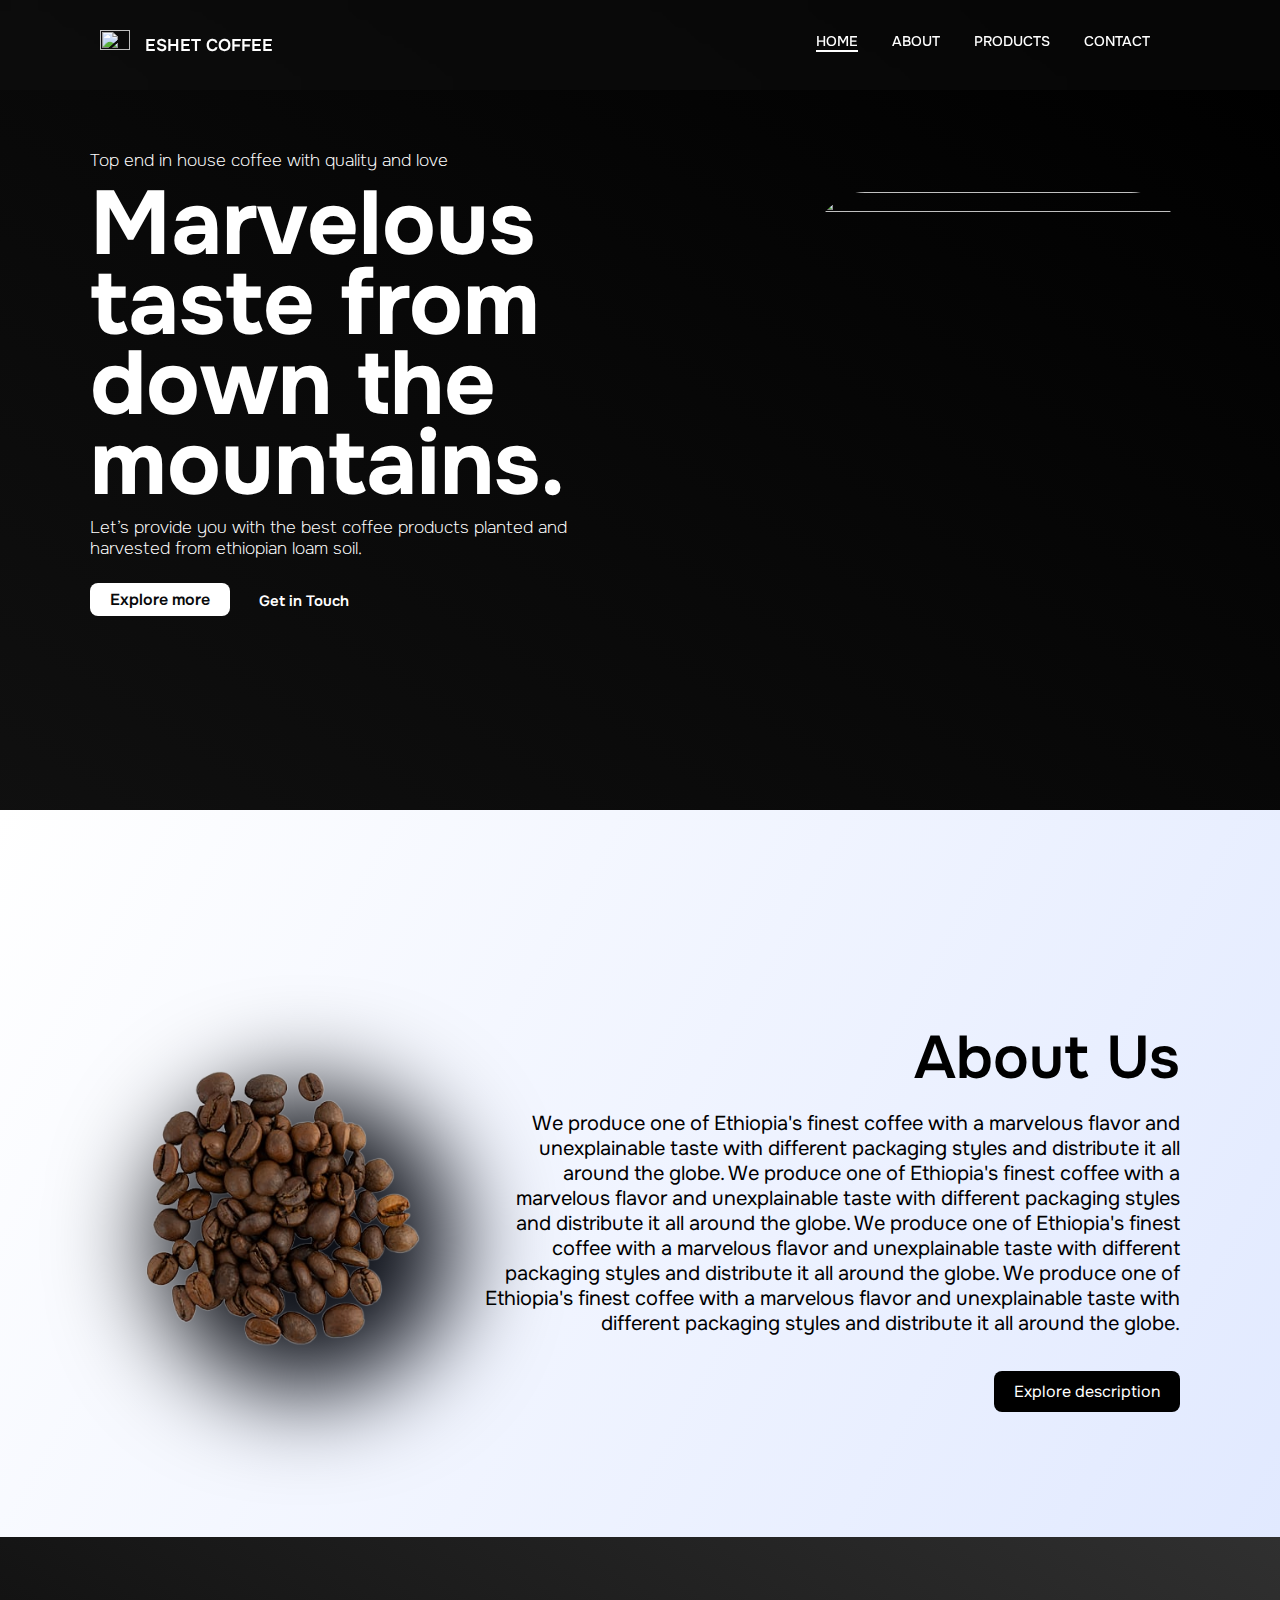
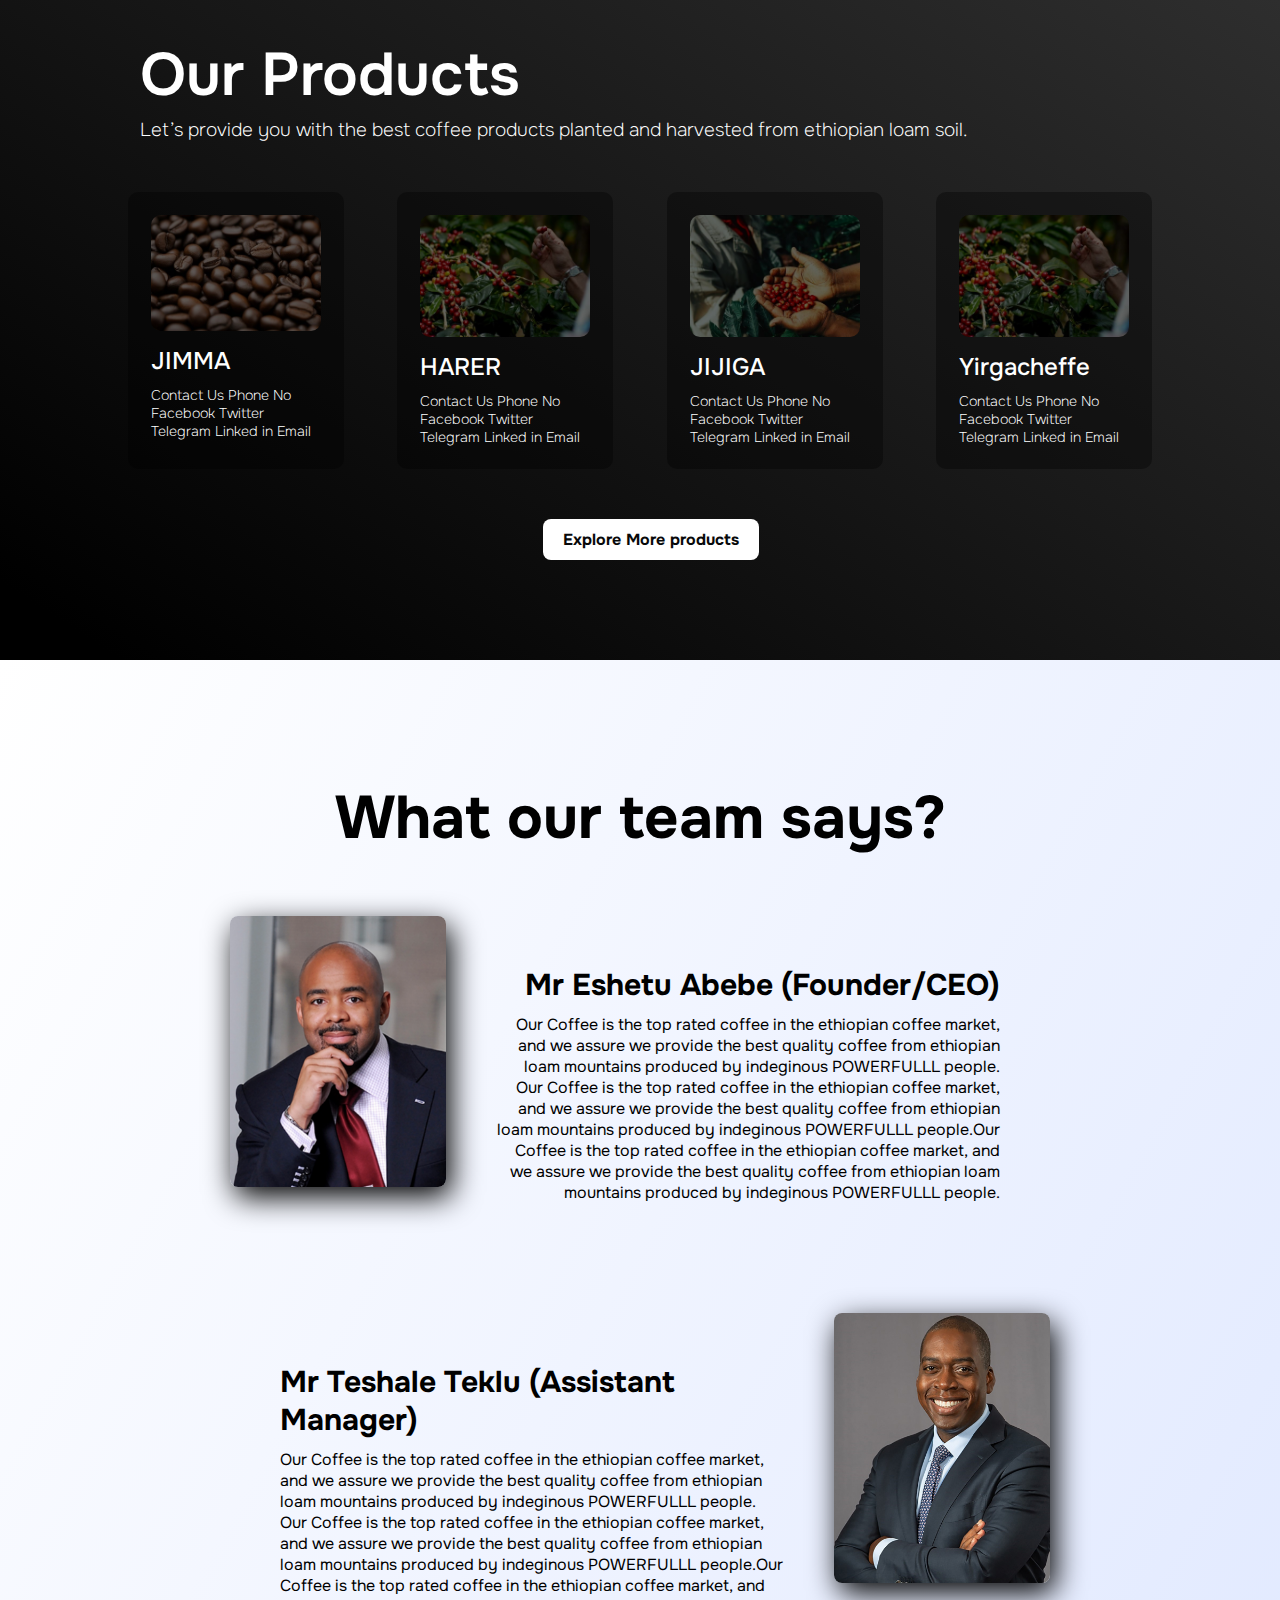
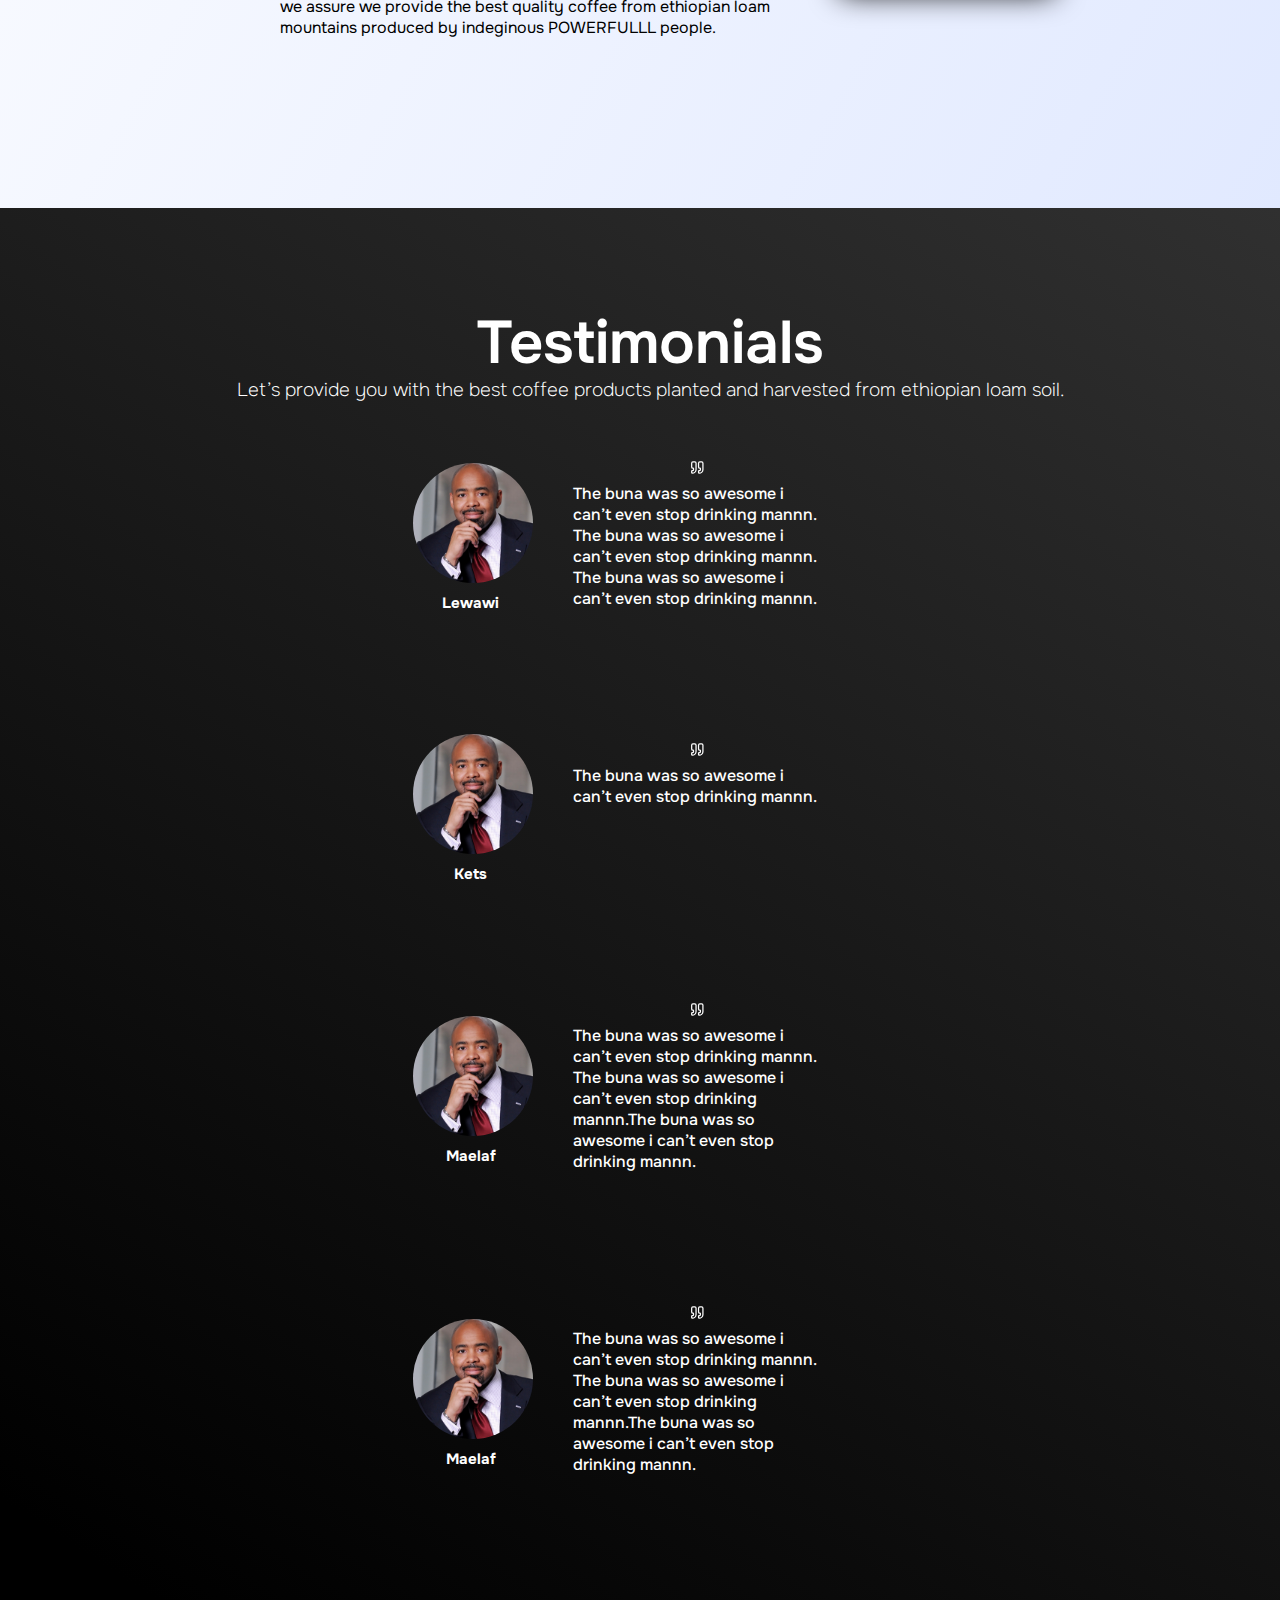
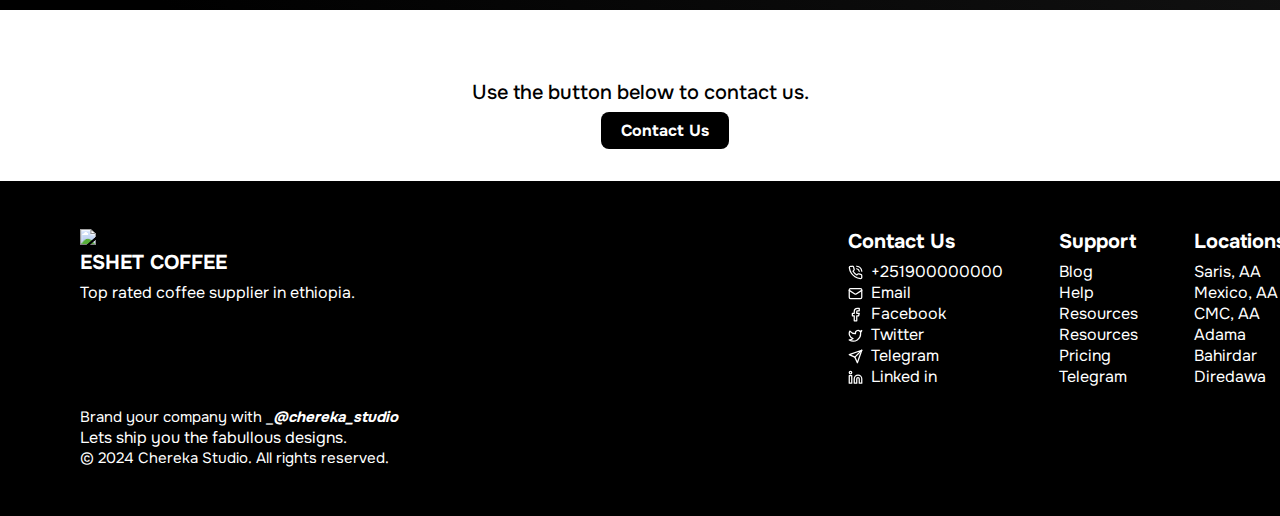
==== commit 216fc983: "Something" ====
--- a/src/Home.html
+++ b/src/Home.html
@@ -13,7 +13,6 @@
     <link rel="stylesheet" href="../styles/HomePage/TestimonialsSection/testimonialsection.css">
     <link rel="stylesheet" href="../styles/Common/fotter.css">
     <link rel="stylesheet" href="../styles/Common/Nav.css">
-    
     <link rel="stylesheet" href="../styles/responsiveness.css">
     <link rel="icon" href="single_coffee.png" />
     <link rel="preconnect" href="https://fonts.googleapis.com">
@@ -28,7 +27,6 @@
         rel="stylesheet">
     <link href="https://fonts.googleapis.com/css2?family=Roboto+Condensed:ital,wght@0,100..900;1,100..900&display=swap"
         rel="stylesheet">
-
 </head>
 
 <body>
@@ -269,7 +267,7 @@
                         stop drinking mannn.The buna was so awesome i can’t even stop drinking mannn.</p>
                 </div>
             </section>
-            
+
         </section>
     </section>
 
@@ -278,7 +276,7 @@
         <a href="contactus.html">Contact Us</a>
     </section>
 
-    
+
     <section class="footercontainer">
         <div class="upperfooter">
             <div class="footerbrand">
@@ -308,7 +306,7 @@
                     <h4>Telegram</h4>
                 </div>
 
-                <div class="socialmedias ">
+                <div class="soialmedias ">
                     <h2>Contact Us</h2>
                     <div class="smlist">
                         <div class="smeachlist">
@@ -376,7 +374,6 @@
                     </div>
                 </div>
             </div>
-
         </div>
 
         <div class="lowerfooter">
--- a/styles/HomePage/Home.css
+++ b/styles/HomePage/Home.css
@@ -18,12 +18,10 @@
   background: black;
 }
 .pagesheader h3 {
-  font-family: "Onest", sans-serif !important;
   font-size: 15px;
   font-weight: 600;
 }
 .pagesheader h1 {
-  font-family: "Onest", sans-serif !important;
   font-size: 45px;
   font-weight: 900;
   padding-top: 10px;
--- a/styles/HomePage/ProductsSection/productssection.css
+++ b/styles/HomePage/ProductsSection/productssection.css
@@ -52,7 +52,6 @@
   animation-timeline: view();
   animation-range: entry 0 cover 20%;
 }
-
 .prodcol:hover {
   scale: 1.08;
   transition: 1.1s;
@@ -91,7 +90,6 @@
 }
 
 .products a:hover {
-  scale: 1.03;
-  box-shadow: 0px 0px 6px rgb(255, 255, 255);
+  scale: 1.04;
   transition: 0.4s ease-in-out;
 }/*# sourceMappingURL=productssection.css.map */--- a/styles/Common/fotter.css
+++ b/styles/Common/fotter.css
@@ -2,7 +2,7 @@
 .footer {
   position: relative;
   display: flex;
-  border-top-left-radius: 160px;
+  border-top-left-radius: 0px;
   color: white;
   background: #000;
   padding: 50px 8%;
@@ -71,7 +71,7 @@
   padding: 48px 80px;
   background: #000;
   color: white;
-  border-top-left-radius: 130px;
+  border-top-left-radius: 0px;
   overflow-y: none;
   width: 100%;
 }
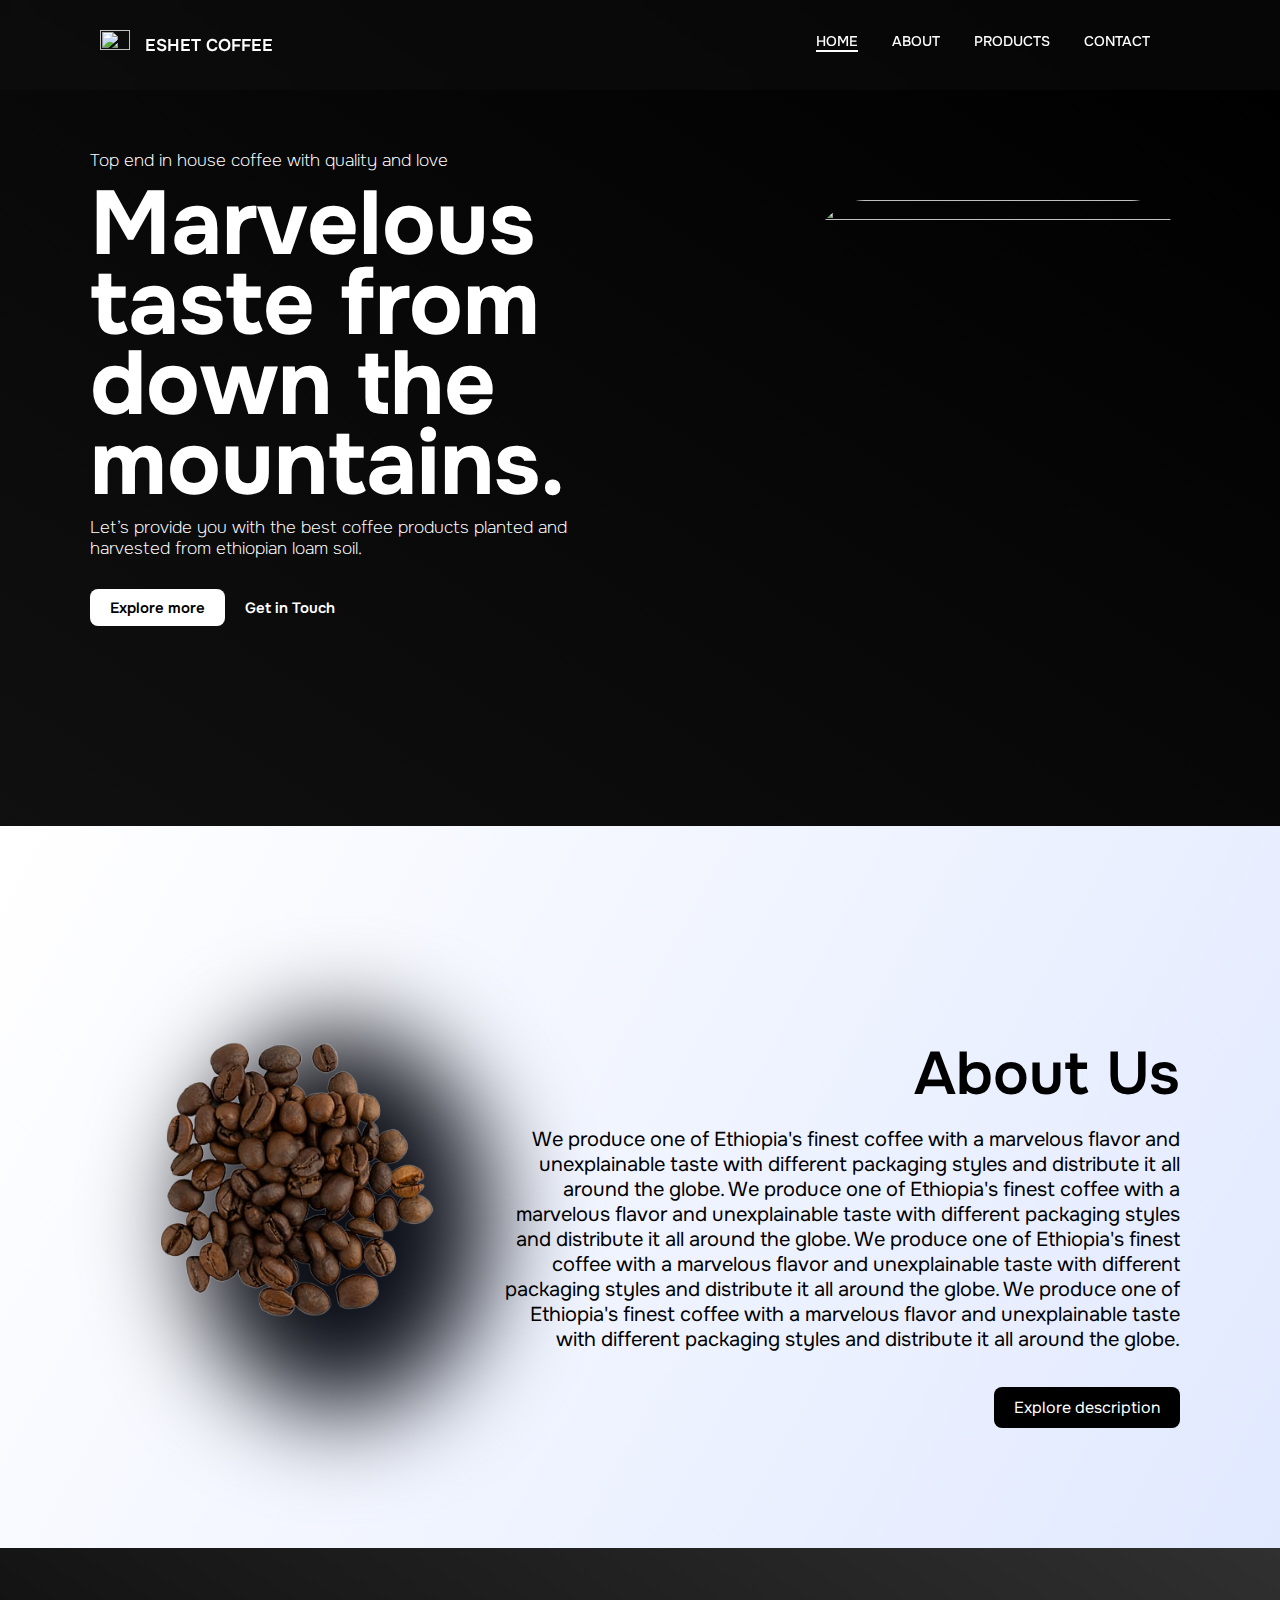
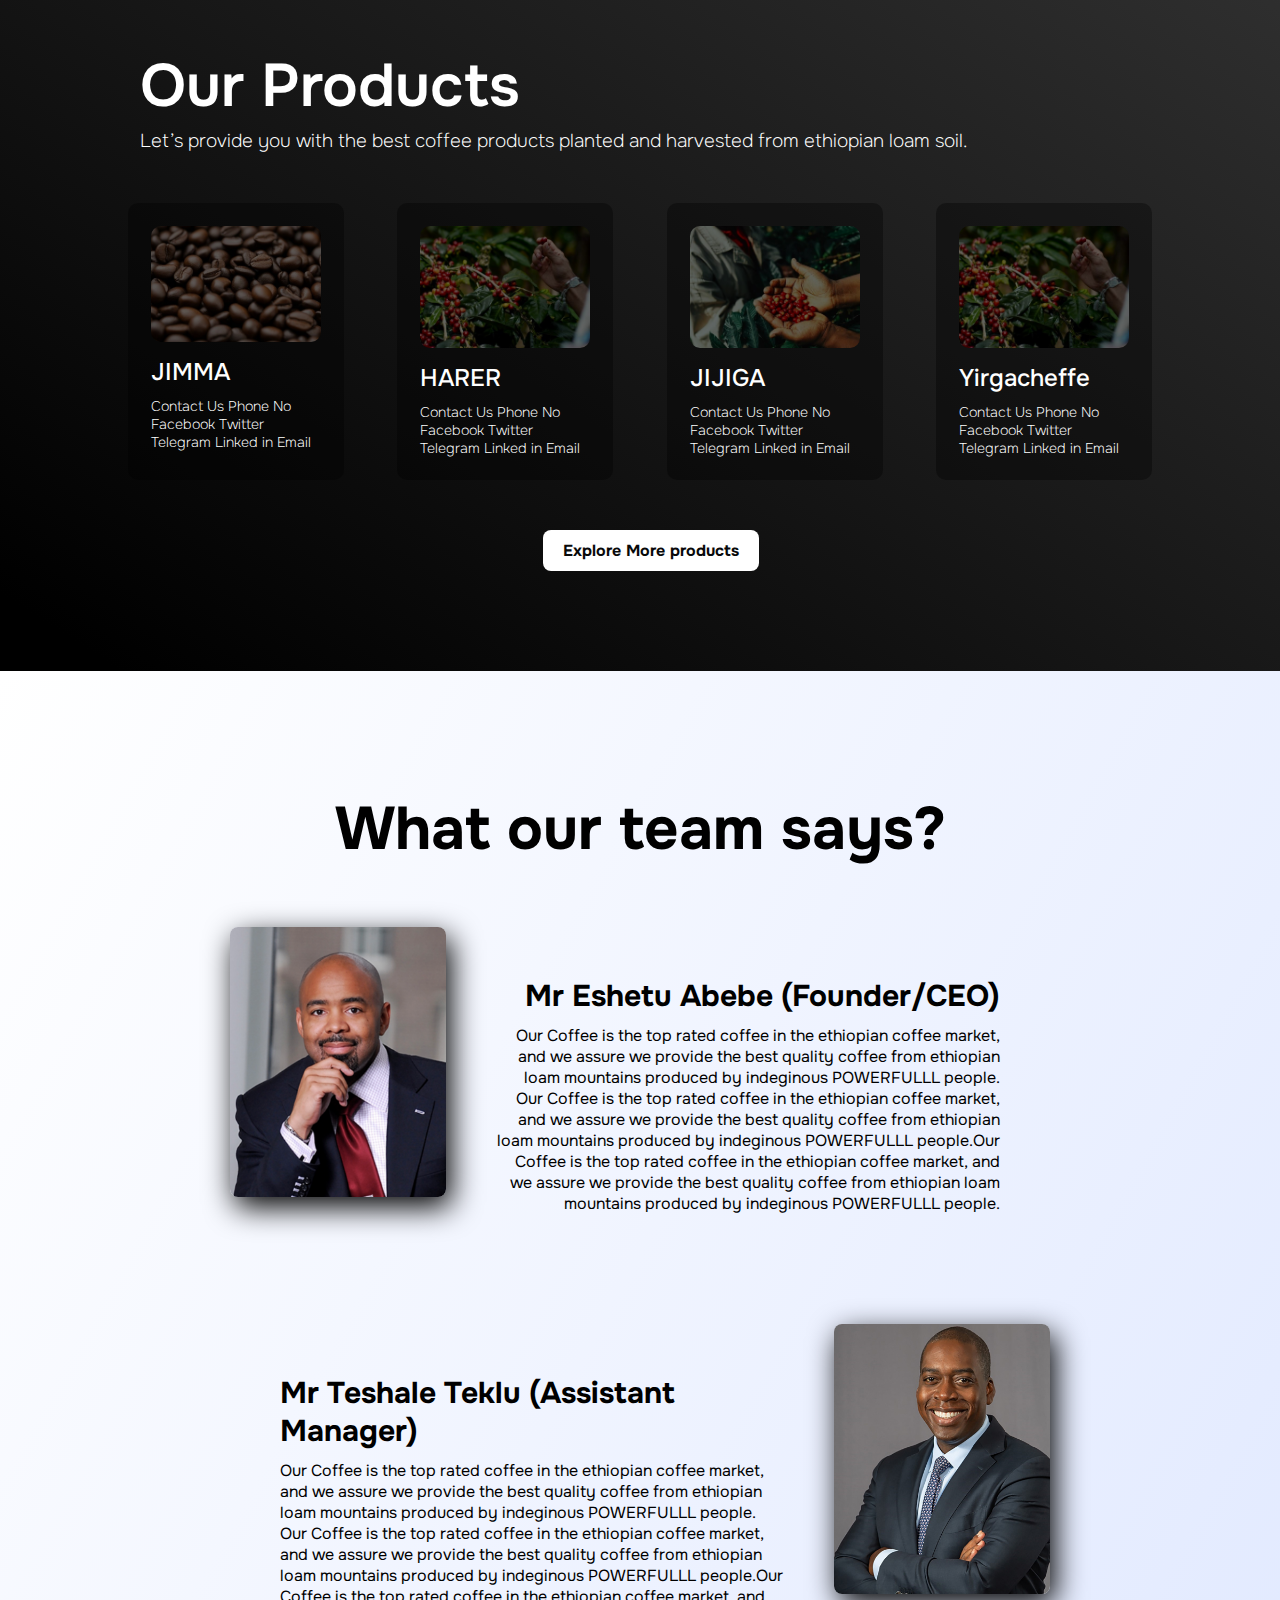
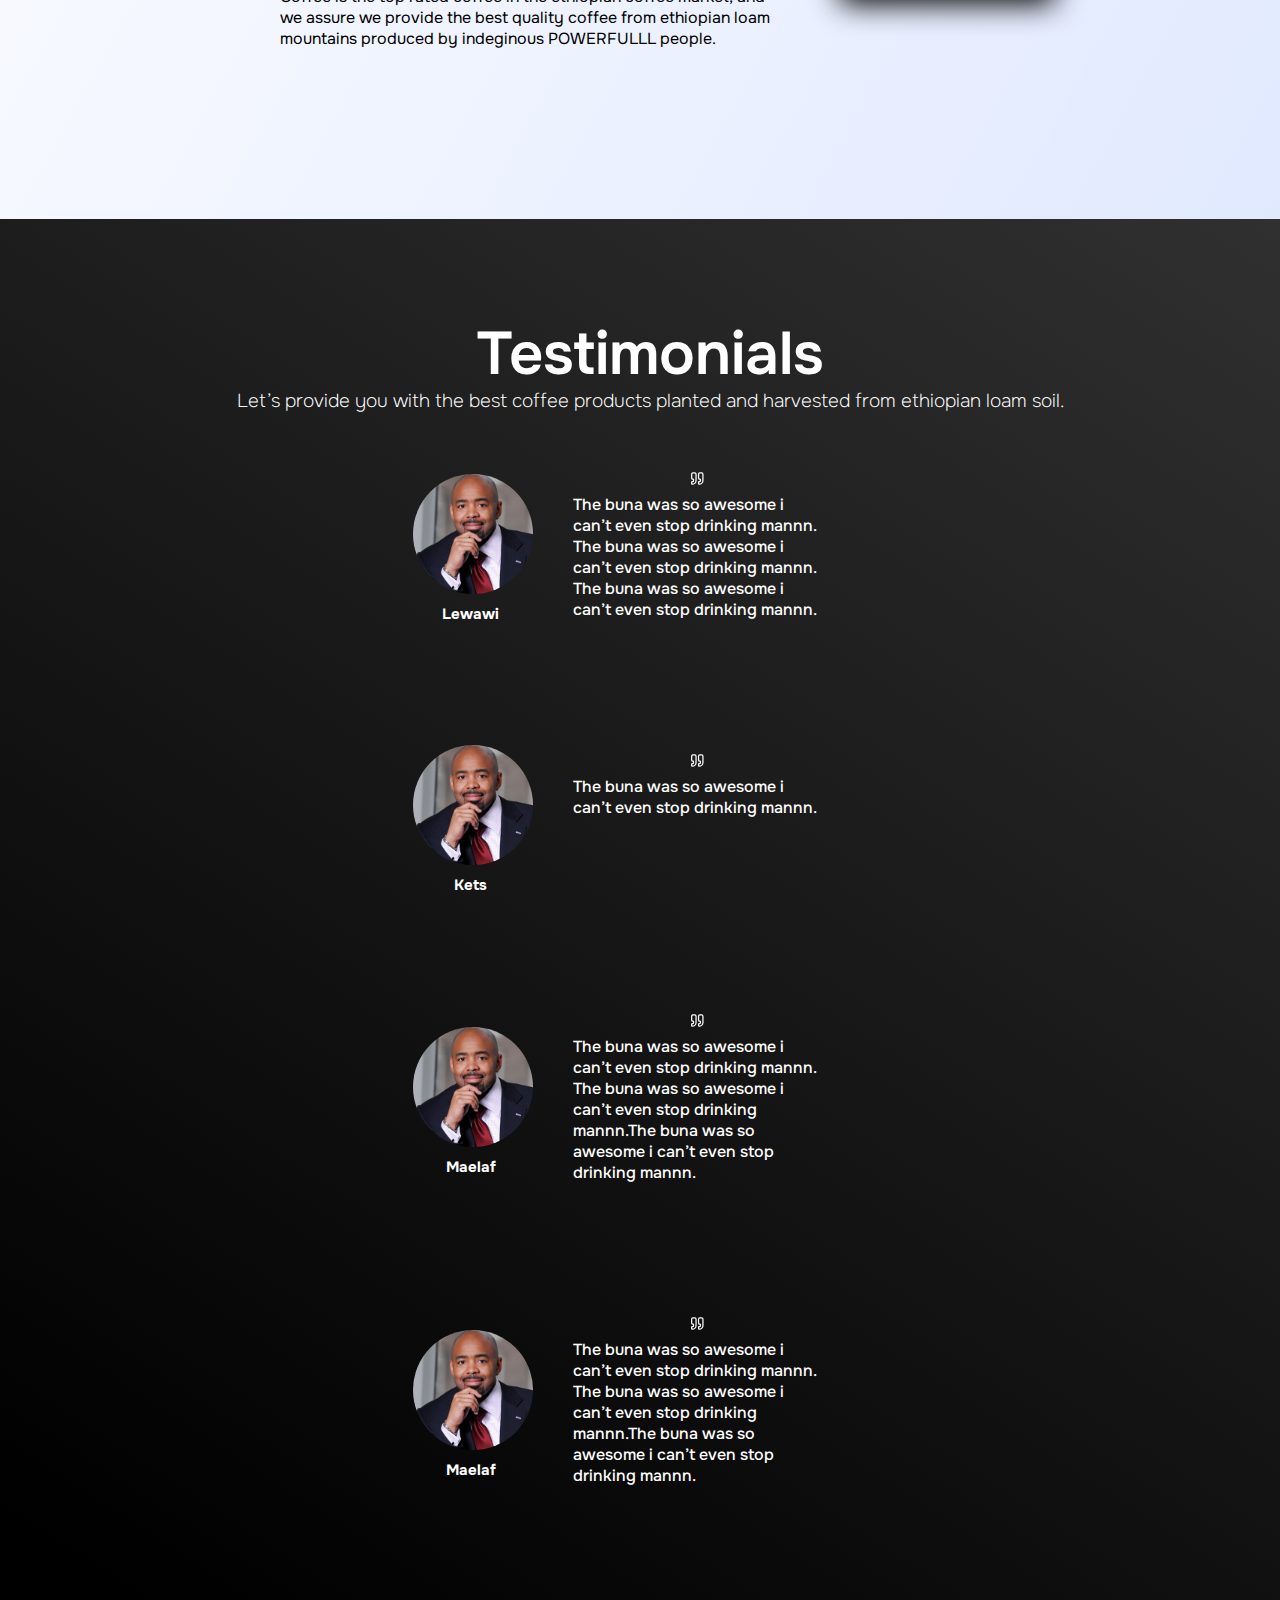
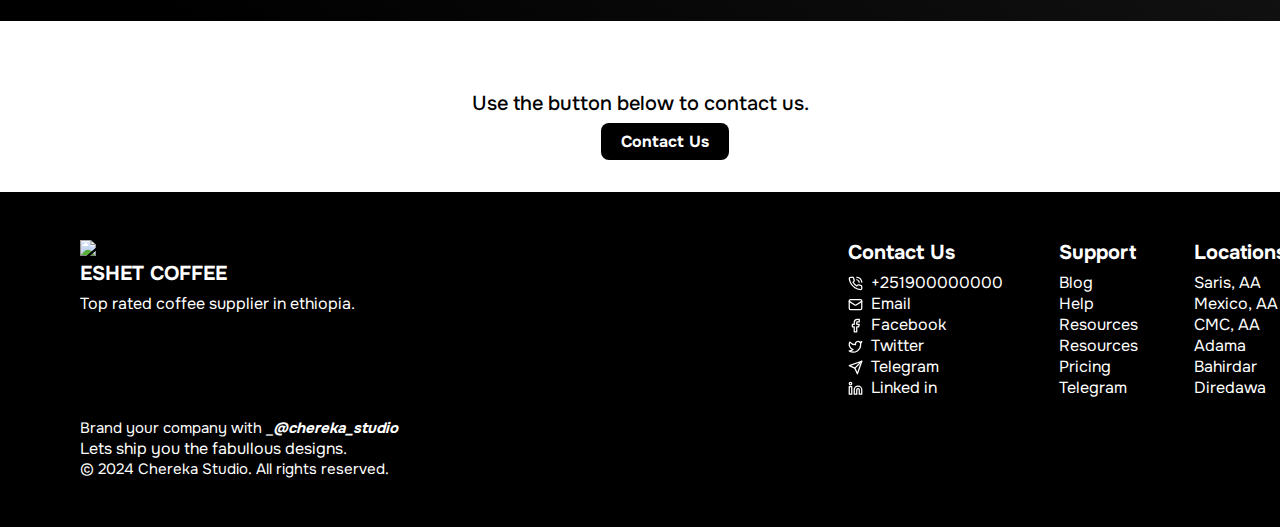
==== commit d020ef14: "Second Commit" ====
--- a/src/Home.html
+++ b/src/Home.html
@@ -4,7 +4,7 @@
 <head>
     <meta charset="UTF-8">
     <meta name="viewport" content="width=, initial-scale=1.0">
-    <title>Eshet Coffee | Official Page</title>
+    <title>Eshet Coffee | Official Site</title>
     <link rel="stylesheet" href="../styles/HomePage/Home.css">
     <link rel="stylesheet" href="../styles/HomePage/HeroSection/herosection.css">
     <link rel="stylesheet" href="../styles/HomePage/AboutSection/aboutsection.css">
@@ -45,35 +45,22 @@
                     <a href="about.html">ABOUT</a>
                     <a href="products.html">PRODUCTS</a>
                     <a href="contactus.html">CONTACT</a>
-                    <svg xmlns="http://www.w3.org/2000/svg" width="24" height="24" viewBox="0 0 24 24" fill="none"
-                        stroke="currentColor" stroke-width="2" stroke-linecap="round" stroke-linejoin="round"
-                        class="menuicon icon-tabler icons-tabler-outline icon-tabler-menu-deep">
-                        <path stroke="none" d="M0 0h24v24H0z" fill="none" />
-                        <path d="M4 6h16" />
-                        <path d="M7 12h13" />
-                        <path d="M10 18h10" />
-                    </svg>
                 </ul>
             </div>
+            <svg xmlns="http://www.w3.org/2000/svg" width="24" height="24" viewBox="0 0 24 24" fill="none"
+                stroke="currentColor" stroke-width="2" stroke-linecap="round" stroke-linejoin="round"
+                class="menuicon icon-tabler icons-tabler-outline icon-tabler-menu-deep">
+                <path stroke="none" d="M0 0h24v24H0z" fill="none" />
+                <path d="M4 6h16" />
+                <path d="M7 12h13" />
+                <path d="M10 18h10" />
+            </svg>
         </nav>
     </section>
 
     <section class="enhancements">
         <div class="circlee">
         </div>
-        <!--------
-        <div class="scrollicon1">
-            <h4>SCROLL<span style="opacity: 0;">_</span>TO<span style="opacity: 0;">_</span>EXPLORE</h4>
-            <svg xmlns="http://www.w3.org/2000/svg" viewBox="0 0 50 50" fill="none" stroke="currentColor"
-                stroke-width="2" stroke-linecap="round" stroke-linejoin="round"
-                class="icon icon-tabler icons-tabler-outline icon-tabler-arrow-down-to-arc">
-                <path stroke="none" d="M0 0h24v24H0z" fill="none" />
-                <path d="M12 3v12" />
-                <path d="M16 11l-4 4l-4 -4" />
-                <path d="M3 12a9 9 0 0 0 18 0" />
-            </svg>
-        </div>
-        --------->
         <section class="scrollicon1">
             <h3>SCROLL<span style="opacity: 0;">_</span>TO<span style="opacity: 0;">_</span>EXPLORE</h3>
             <svg xmlns="http://www.w3.org/2000/svg" width="50px" height="50px" viewBox="0 0 50 50" fill="none"
@@ -86,7 +73,6 @@
             </svg>
         </section>
     </section>
-    <!--Hero Seciton-->
     <section class="header">
         <section class="headercontainer">
             <h3>Top end in house coffee with quality and love</h3>
@@ -94,11 +80,16 @@
             <h3 style="margin-bottom: 30px; width: 80%;">Let’s provide you with the best coffee products planted and
                 harvested from
                 ethiopian loam soil.</h3>
-            <a href="about.html" class="explore"
-                style="font-family: Onest, sans-serif !important; font-weight: 600;">Explore more</a>
-            <a href=" contactus.html" class="getinotuch"
-                style="font-family: Onest, sans-serif !important; font-weight: 600;">Get in
-                Touch</a>
+            <div>
+                <a href="about.html" class="explore"
+                    style="font-family: Onest, sans-serif !important; font-weight: 600;">Explore more
+                </a>
+                <a href=" contactus.html" class="getinotuch"
+                    style="font-family: Onest, sans-serif !important; font-weight: 600;">Get in
+                    Touch
+                </a>
+            </div>
+
         </section>
         <section class="headerimgcontainer">
             <img src="../assets/heroimg.jpg" alt="">
--- a/styles/HomePage/HeroSection/herosection.css
+++ b/styles/HomePage/HeroSection/herosection.css
@@ -31,6 +31,27 @@
   margin-left: 0px;
   padding-bottom: 50px;
 }
+.headercontainer div {
+  display: flex;
+}
+.headercontainer div .getinotuch {
+  font-size: 15px;
+  font-weight: 300;
+  color: white;
+  background: rgba(0, 0, 0, 0);
+  box-sizing: border-box;
+  border-radius: 8px;
+  margin-top: 0px;
+  padding: 8.5px 20px;
+  text-decoration: none;
+  animation: fadeleft 4s forwards cubic-bezier(0.16, 1, 0.3, 1);
+  transition: transform 0.3s cubic-bezier(0.16, 1, 0.3, 1);
+}
+.headercontainer div .getinotuch:hover {
+  transform: scale(1.05) !important;
+  background: rgb(14, 14, 14);
+  transition: 3s ease-in-out;
+}
 
 .headerimgcontainer {
   width: 31%;
@@ -46,28 +67,27 @@
 }
 
 .explore {
+  /*
   font-weight: 600;
   box-sizing: border-box;
   border-radius: 8px;
   background-color: white;
   margin-top: 0px;
   padding: 6px 20px;
+  padding-bottom: 20px !important;
   color: #08090a;
   text-decoration: none;
-  margin-right: 5px;
   animation: fadeleft 4s forwards cubic-bezier(0.16, 1, 0.3, 1);
   transition: transform 0.3s cubic-bezier(0.16, 1, 0.3, 1);
-}
-.explore:hover {
-  box-shadow: 0 0 5px 0 rgb(206, 206, 206);
-  transition: 0.3s ease-out;
-}
 
-.getinotuch {
+  &:hover {
+    box-shadow: 0 0 5px 0 rgb(39, 39, 39);
+    transition: 0.3s ease-out;
+  }*/
   font-size: 15px;
   font-weight: 300;
-  color: white;
-  background: rgba(0, 0, 0, 0);
+  color: rgb(0, 0, 0);
+  background: #ffffff;
   box-sizing: border-box;
   border-radius: 8px;
   margin-top: 0px;
@@ -76,9 +96,10 @@
   animation: fadeleft 4s forwards cubic-bezier(0.16, 1, 0.3, 1);
   transition: transform 0.3s cubic-bezier(0.16, 1, 0.3, 1);
 }
-.getinotuch:hover {
-  background: rgba(255, 255, 255, 0.1176470588);
-  transition: 0.8s;
+.explore:hover {
+  transform: scale(1.05) !important;
+  background: rgb(14, 14, 14);
+  transition: 3s ease-in-out;
 }
 
 @keyframes fadeleft {
--- a/styles/HomePage/AboutSection/aboutsection.css
+++ b/styles/HomePage/AboutSection/aboutsection.css
@@ -14,7 +14,8 @@
   padding: 50px 0px;
   width: 28%;
   height: 100%;
-  margin-top: 6%;
+  margin-top: 20px;
+  padding-left: 40px;
 }
 
 .about h1 {
@@ -49,7 +50,7 @@
 
 .about a:hover {
   /*  background: transparent;
-  color: black;*/
+    color: black;*/
   box-shadow: 0 0 10px 0 rgb(0, 0, 0);
   transition: 0.3s ease-in-out;
 }/*# sourceMappingURL=aboutsection.css.map */--- a/styles/Common/Nav.css
+++ b/styles/Common/Nav.css
@@ -51,14 +51,14 @@
 }
 
 /*
-.logo {
-  margin: 13px 10px 0px -50px;
-  width: 50px;
-  height: 50px;
-  border-radius: 10px;
-  float: left;
-  transition: 0s;
-}*/
+  .logo {
+    margin: 13px 10px 0px -50px;
+    width: 50px;
+    height: 50px;
+    border-radius: 10px;
+    float: left;
+    transition: 0s;
+  }*/
 .head a {
   font-family: "Onest", sans-serif !important;
   list-style: none;
@@ -84,12 +84,15 @@
 /* ----------------------------------- Enhancements Parts ---------------*/
 .circlee {
   position: absolute;
-  top: 1090px;
+  height: 80px;
+  width: -50px;
+  top: 1030px;
   left: 155px;
   background: rgb(0, 0, 0);
   border-radius: 50%;
   padding: 150px;
   z-index: -20;
+  margin-left: 35px;
   filter: blur(50px);
 }
 
@@ -101,15 +104,14 @@
   top: 475px;
   left: 1435px;
   color: white;
-  height: 420px;
+  height: 500px;
   z-index: 20;
   animation: fadedown 6s forwards cubic-bezier(0.34, 1.56, 0.64, 1);
 }
-
 .scrollicon h3 {
+  margin-left: 12px;
   transform: rotate(270deg);
 }
-
 .scrollicon svg {
   width: 80px;
   height: 80px;
@@ -127,12 +129,11 @@
   z-index: 20;
   animation: fadedown 6s forwards cubic-bezier(0.34, 1.56, 0.64, 1);
 }
-
 .scrollicon1 h3 {
-  margin-left: 10px;
+  margin-left: -10px;
+  margin-bottom: 10px;
   transform: rotate(270deg);
 }
-
 .scrollicon1 svg {
   width: 80px;
   height: 80px;
--- a/styles/responsiveness.css
+++ b/styles/responsiveness.css
@@ -6,6 +6,7 @@
   }
   .menuicon {
     display: block;
+    margin-left: auto;
   }
   /*------- Enhancements responsiveness -----------*/
   .circlee {
